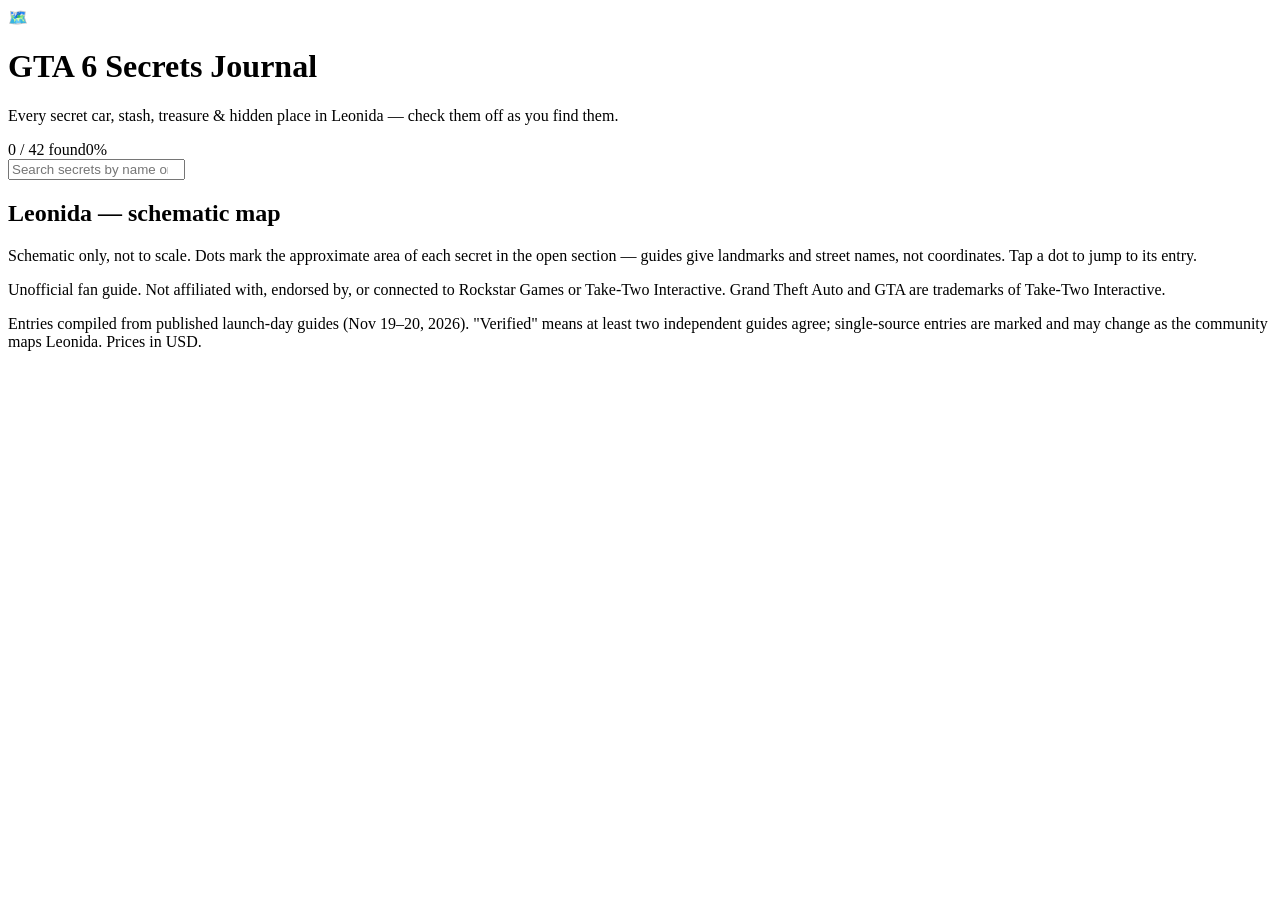
==== gta6-journal/index.html @ 1ebd964d "Add GTA 6 Secrets Journal web app (index.html)" ====
<!DOCTYPE html>
<html lang="en">
<head>
<meta charset="UTF-8">
<meta name="viewport" content="width=device-width, initial-scale=1.0, viewport-fit=cover">
<title>GTA 6 Secrets Journal — Every secret in Leonida</title>
<link rel="stylesheet" href="styles.css">
</head>
<body>
<header class="app-header">
  <div class="brand">
    <span class="logo-mark" aria-hidden="true">🗺️</span>
    <div>
      <h1>GTA 6 Secrets Journal</h1>
      <p class="tagline">Every secret car, stash, treasure &amp; hidden place in Leonida — check them off as you find them.</p>
    </div>
  </div>
  <div class="overall">
    <div class="overall-text"><span id="overallCount">0 / 42 found</span><span id="overallPct">0%</span></div>
    <div class="progress"><div class="progress-fill" id="overallFill" style="width:0%"></div></div>
  </div>
</header>

<nav class="tabs" id="tabs" aria-label="Sections"></nav>

<div class="toolbar">
  <input type="search" id="search" placeholder="Search secrets by name or area…" aria-label="Search secrets">
</div>

<section class="map-card">
  <h2>Leonida — schematic map</h2>
  <p class="map-note">Schematic only, not to scale. Dots mark the approximate area of each secret in the open section — guides give landmarks and street names, not coordinates. Tap a dot to jump to its entry.</p>
  <div class="map-wrap" id="mapWrap"></div>
</section>

<main id="entries" class="entries"></main>

<section class="lock-panel" id="lockPanel" hidden>
  <div class="lock-icon" aria-hidden="true">🔒</div>
  <h2 id="lockTitle">This section is locked</h2>
  <p id="lockText"></p>
  <button class="unlock-btn" id="unlockBtn">Unlock for $2.00</button>
  <p class="lock-fine" id="lockFine"></p>
</section>

<footer>
  <p>Unofficial fan guide. Not affiliated with, endorsed by, or connected to Rockstar Games or Take-Two Interactive. Grand Theft Auto and GTA are trademarks of Take-Two Interactive.</p>
  <p>Entries compiled from published launch-day guides (Nov 19–20, 2026). "Verified" means at least two independent guides agree; single-source entries are marked and may change as the community maps Leonida. Prices in USD.</p>
</footer>

<script src="data.js"></script>
<script src="app.js"></script>
</body>
</html>
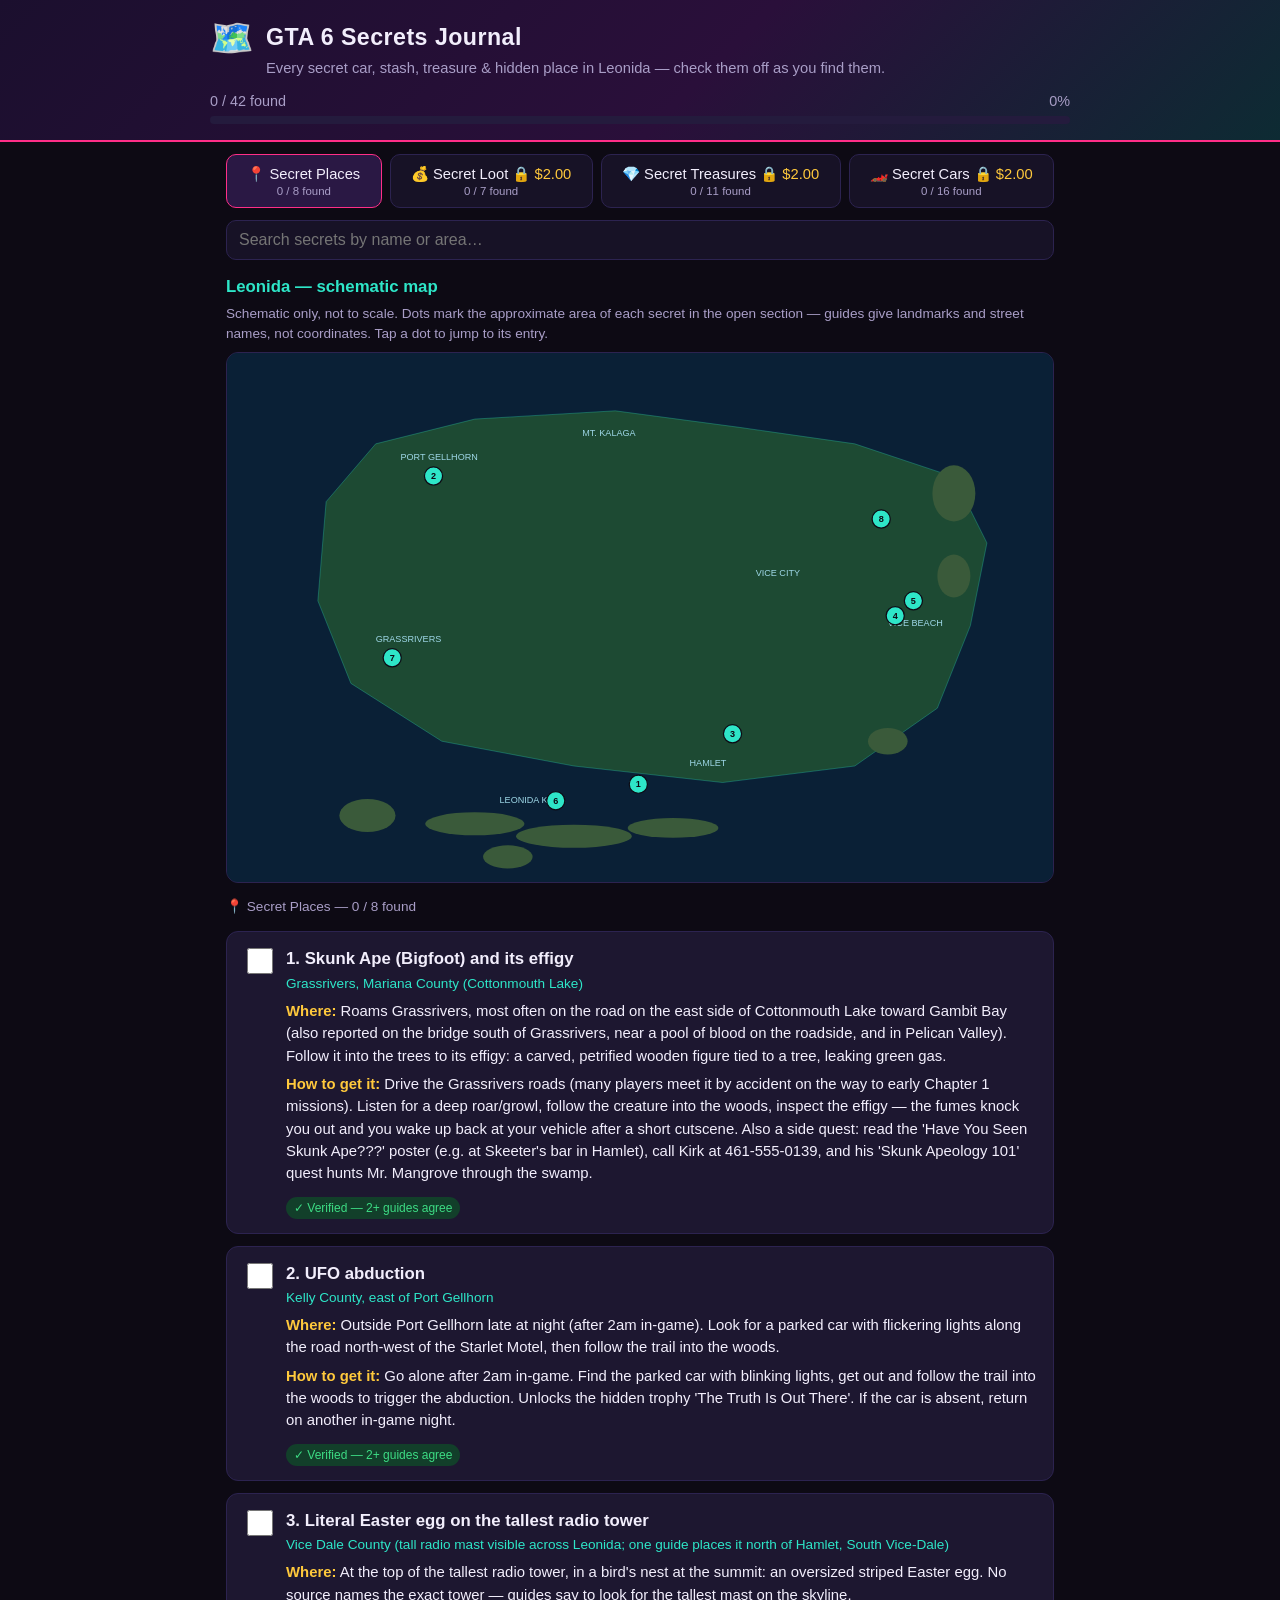
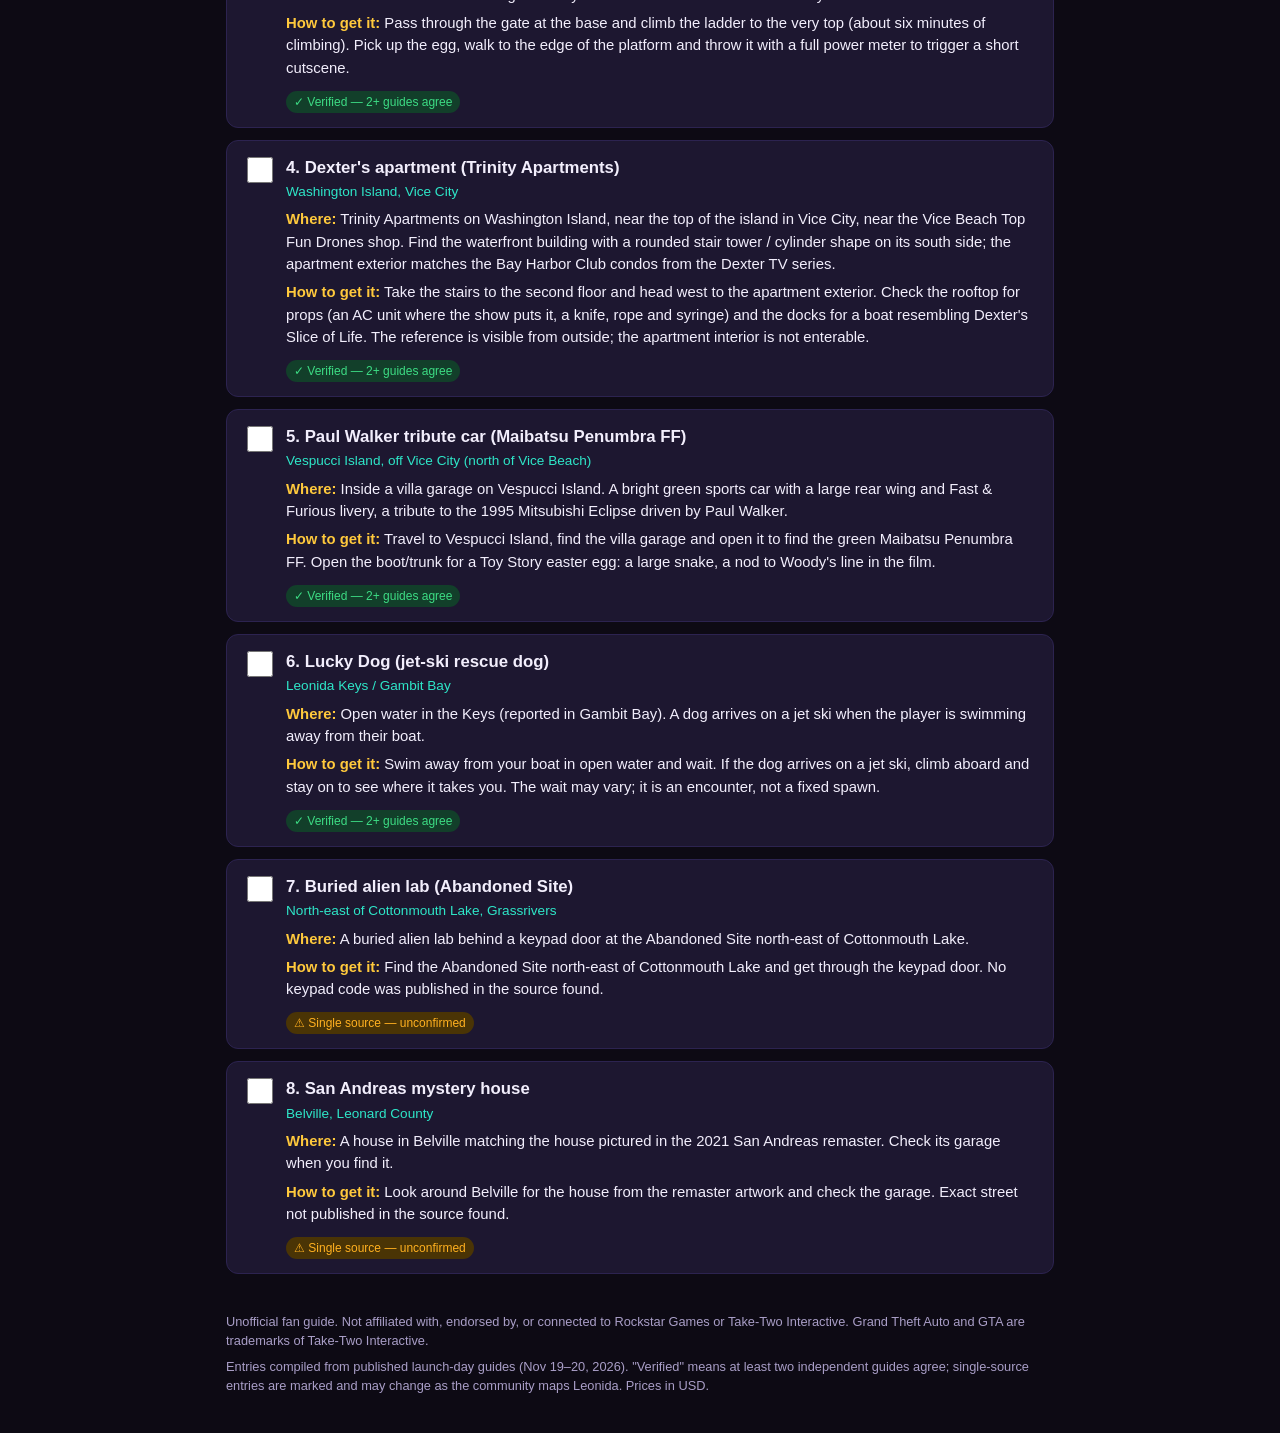
==== commit 4c4f3a2c: "Add GTA 6 Secrets Journal web app (index.html)" ====
--- a/gta6-journal/index.html
+++ b/gta6-journal/index.html
@@ -49,6 +49,7 @@
 </footer>
 
 <script src="data.js"></script>
+<script src="sketches.js"></script>
 <script src="app.js"></script>
 </body>
 </html>
--- a/gta6-journal/styles.css
+++ b/gta6-journal/styles.css
@@ -0,0 +1,58 @@
+:root {
+  --bg: #0d0a14; --bg2: #171226; --card: #1d1730; --line: #2c2350;
+  --pink: #ff2e88; --teal: #2ee6c8; --gold: #ffc93c;
+  --text: #f2eefc; --muted: #a99ec7; --green: #3ddc84; --amber: #ffb020;
+}
+* { box-sizing: border-box; }
+[hidden] { display: none !important; }
+body { margin: 0; font-family: -apple-system, "Segoe UI", Roboto, Arial, sans-serif; background: var(--bg); color: var(--text); line-height: 1.5; }
+.app-header { background: linear-gradient(135deg, #1b0f2e, #2a0f3a 55%, #0d2b33); padding: 20px 16px 16px; border-bottom: 2px solid var(--pink); position: sticky; top: 0; z-index: 5; }
+.brand { display: flex; gap: 12px; align-items: flex-start; max-width: 860px; margin: 0 auto; }
+.logo-mark { font-size: 2.2em; line-height: 1; }
+.brand h1 { margin: 0; font-size: 1.45em; letter-spacing: .02em; }
+.brand h1 span { color: var(--pink); }
+.tagline { margin: 2px 0 0; color: var(--muted); font-size: .92em; }
+.overall { max-width: 860px; margin: 12px auto 0; }
+.overall-text { display: flex; justify-content: space-between; font-size: .9em; color: var(--muted); }
+.progress { height: 8px; background: #241b3d; border-radius: 99px; overflow: hidden; margin-top: 4px; }
+.progress-fill { height: 100%; background: linear-gradient(90deg, var(--pink), var(--teal)); width: 0%; transition: width .3s; }
+.tabs { display: flex; gap: 8px; padding: 12px 16px 0; max-width: 860px; margin: 0 auto; flex-wrap: wrap; }
+.tab { flex: 1 1 auto; min-width: 120px; background: var(--bg2); color: var(--text); border: 1px solid var(--line); border-radius: 10px; padding: 10px 8px; font-size: .92em; cursor: pointer; text-align: center; }
+.tab small { display: block; color: var(--muted); font-size: .78em; margin-top: 2px; }
+.tab.active { border-color: var(--pink); background: #2a1844; }
+.tab .lock { color: var(--gold); }
+.toolbar { max-width: 860px; margin: 12px auto 0; padding: 0 16px; }
+.toolbar input { width: 100%; padding: 10px 12px; border-radius: 10px; border: 1px solid var(--line); background: var(--bg2); color: var(--text); font-size: 1em; }
+.map-card { max-width: 860px; margin: 14px auto 0; padding: 0 16px; }
+.map-card h2 { margin: 0 0 4px; font-size: 1.05em; color: var(--teal); }
+.map-note { margin: 0 0 8px; color: var(--muted); font-size: .85em; }
+.map-wrap { background: #0a2036; border: 1px solid var(--line); border-radius: 12px; overflow: hidden; }
+.map-wrap svg { display: block; width: 100%; height: auto; }
+.map-dot { cursor: pointer; }
+.map-dot.found { opacity: .45; }
+.map-dot circle { stroke: #0d0a14; stroke-width: 1.5; }
+.map-label { font-size: 11px; fill: #9fd8e8; font-family: inherit; }
+.entries { max-width: 860px; margin: 0 auto; padding: 14px 16px 24px; display: grid; gap: 12px; }
+.entry { background: var(--card); border: 1px solid var(--line); border-radius: 12px; padding: 14px 16px; }
+.entry.found { border-color: var(--green); }
+.entry-top { display: flex; gap: 10px; align-items: flex-start; }
+.entry-check { flex: 0 0 auto; width: 26px; height: 26px; margin-top: 2px; accent-color: var(--green); cursor: pointer; }
+.entry h3 { margin: 0; font-size: 1.05em; }
+.entry .area { color: var(--teal); font-size: .85em; margin: 2px 0 6px; }
+.entry p { margin: 6px 0; font-size: .93em; }
+.entry p b { color: var(--gold); font-weight: 600; }
+.badge { display: inline-block; font-size: .75em; padding: 2px 8px; border-radius: 99px; margin-top: 6px; }
+.badge.verified { background: #123f2a; color: var(--green); }
+.badge.single { background: #4a3405; color: var(--amber); }
+.section-progress { font-size: .85em; color: var(--muted); margin: 0 0 2px; }
+.empty { color: var(--muted); text-align: center; padding: 24px 0; }
+.lock-panel { max-width: 560px; margin: 24px auto; padding: 28px 22px; text-align: center; background: var(--card); border: 1px solid var(--gold); border-radius: 14px; }
+.lock-icon { font-size: 2.4em; }
+.lock-panel h2 { margin: 8px 0 4px; }
+.lock-panel p { color: var(--muted); }
+.unlock-btn { background: var(--pink); color: #fff; border: 0; border-radius: 99px; padding: 12px 28px; font-size: 1.05em; font-weight: 700; cursor: pointer; margin-top: 8px; }
+.lock-fine { font-size: .8em; margin-top: 12px; }
+footer { max-width: 860px; margin: 0 auto; padding: 8px 16px 32px; color: var(--muted); font-size: .8em; }
+footer p { margin: 6px 0; }
+.toast { position: fixed; left: 50%; bottom: 24px; transform: translateX(-50%); background: #2a1844; border: 1px solid var(--pink); color: var(--text); padding: 10px 16px; border-radius: 99px; font-size: .92em; z-index: 9; max-width: 92vw; text-align: center; }
+@media (max-width: 560px) { .brand h1 { font-size: 1.25em; } .tab { min-width: 44%; } }
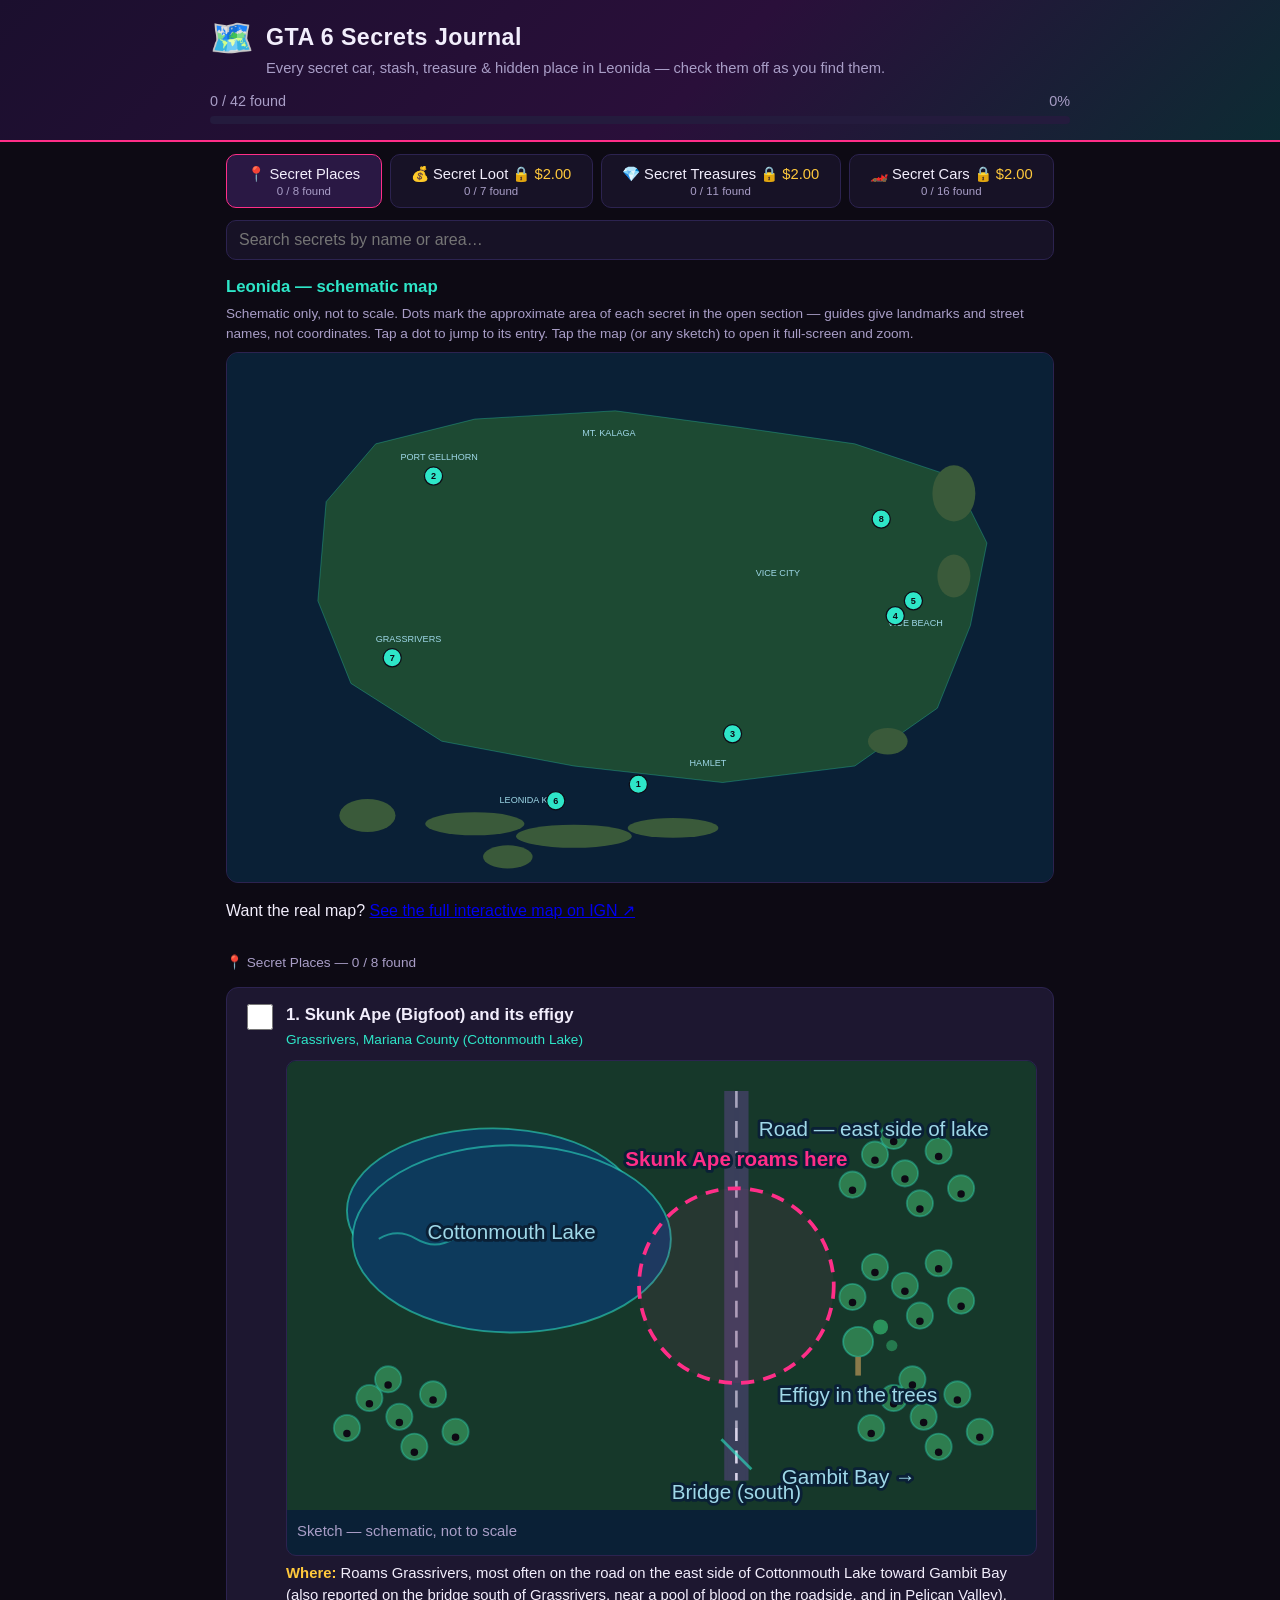
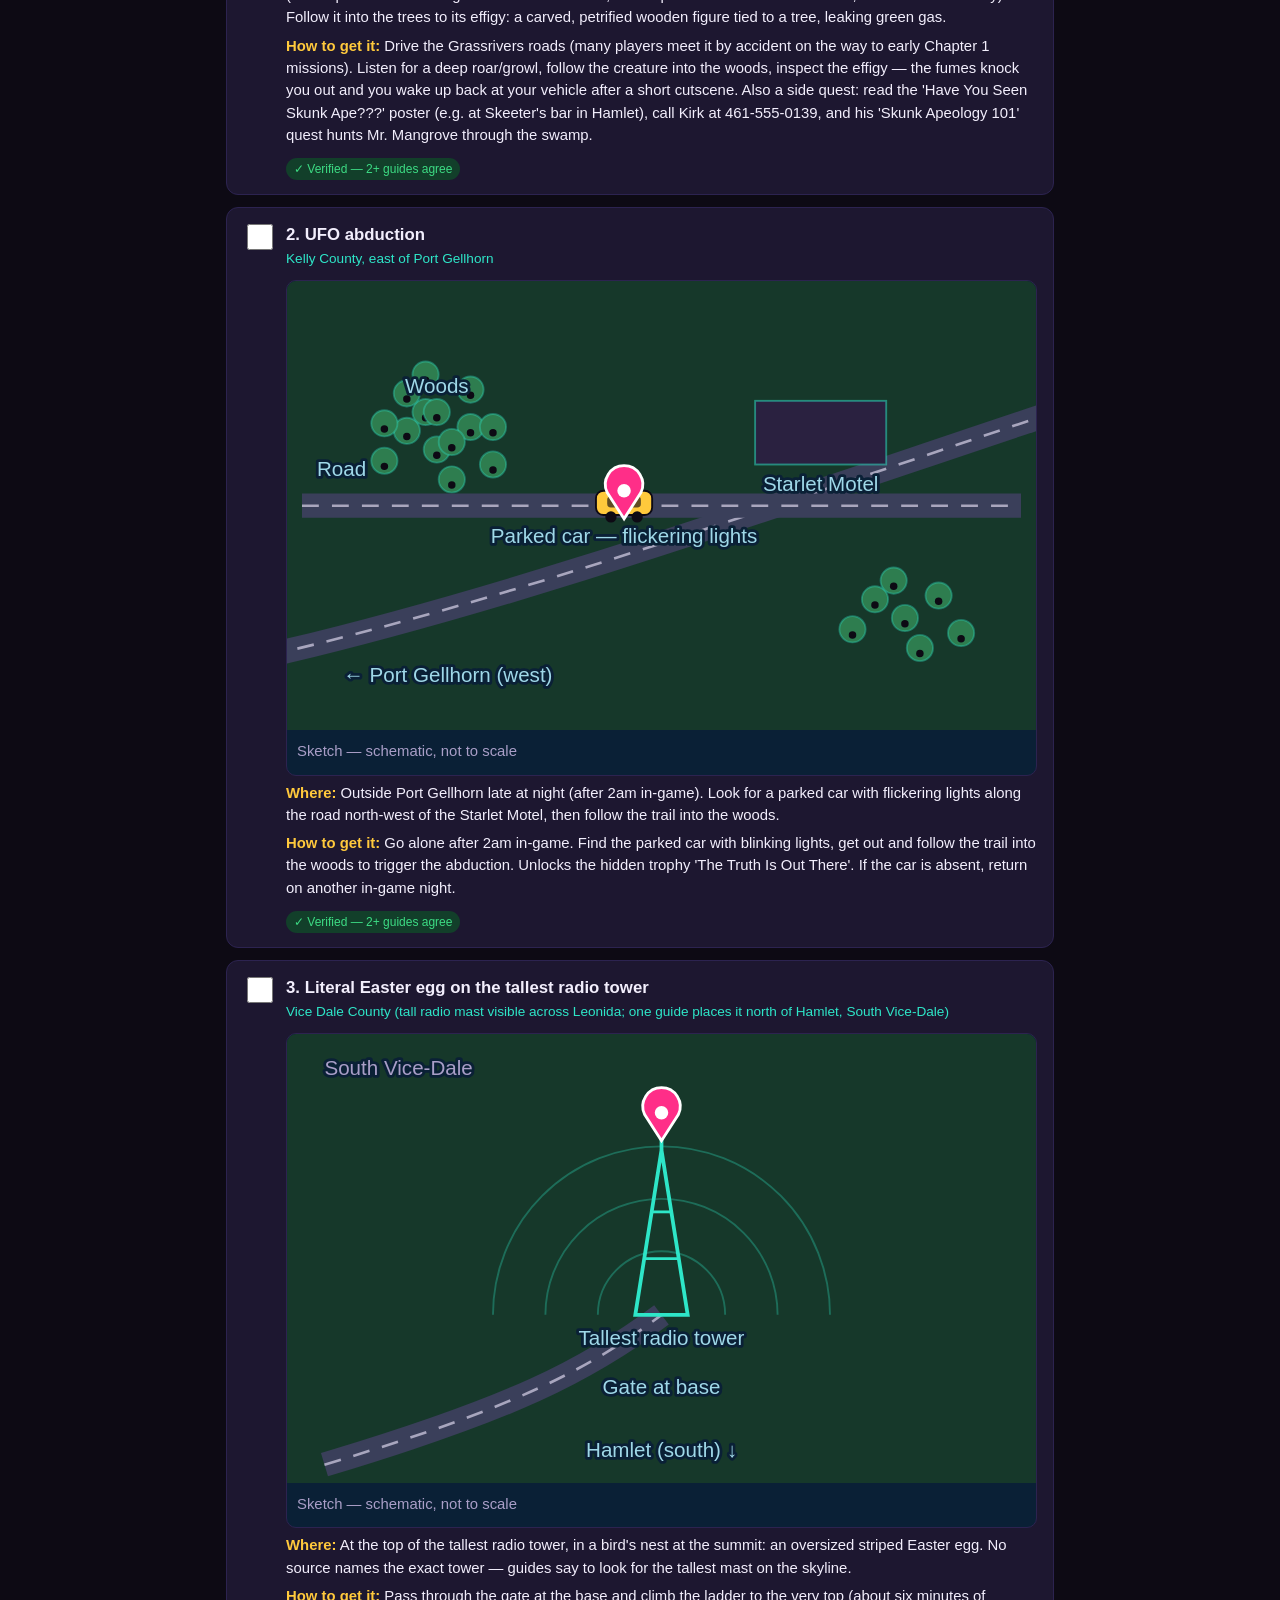
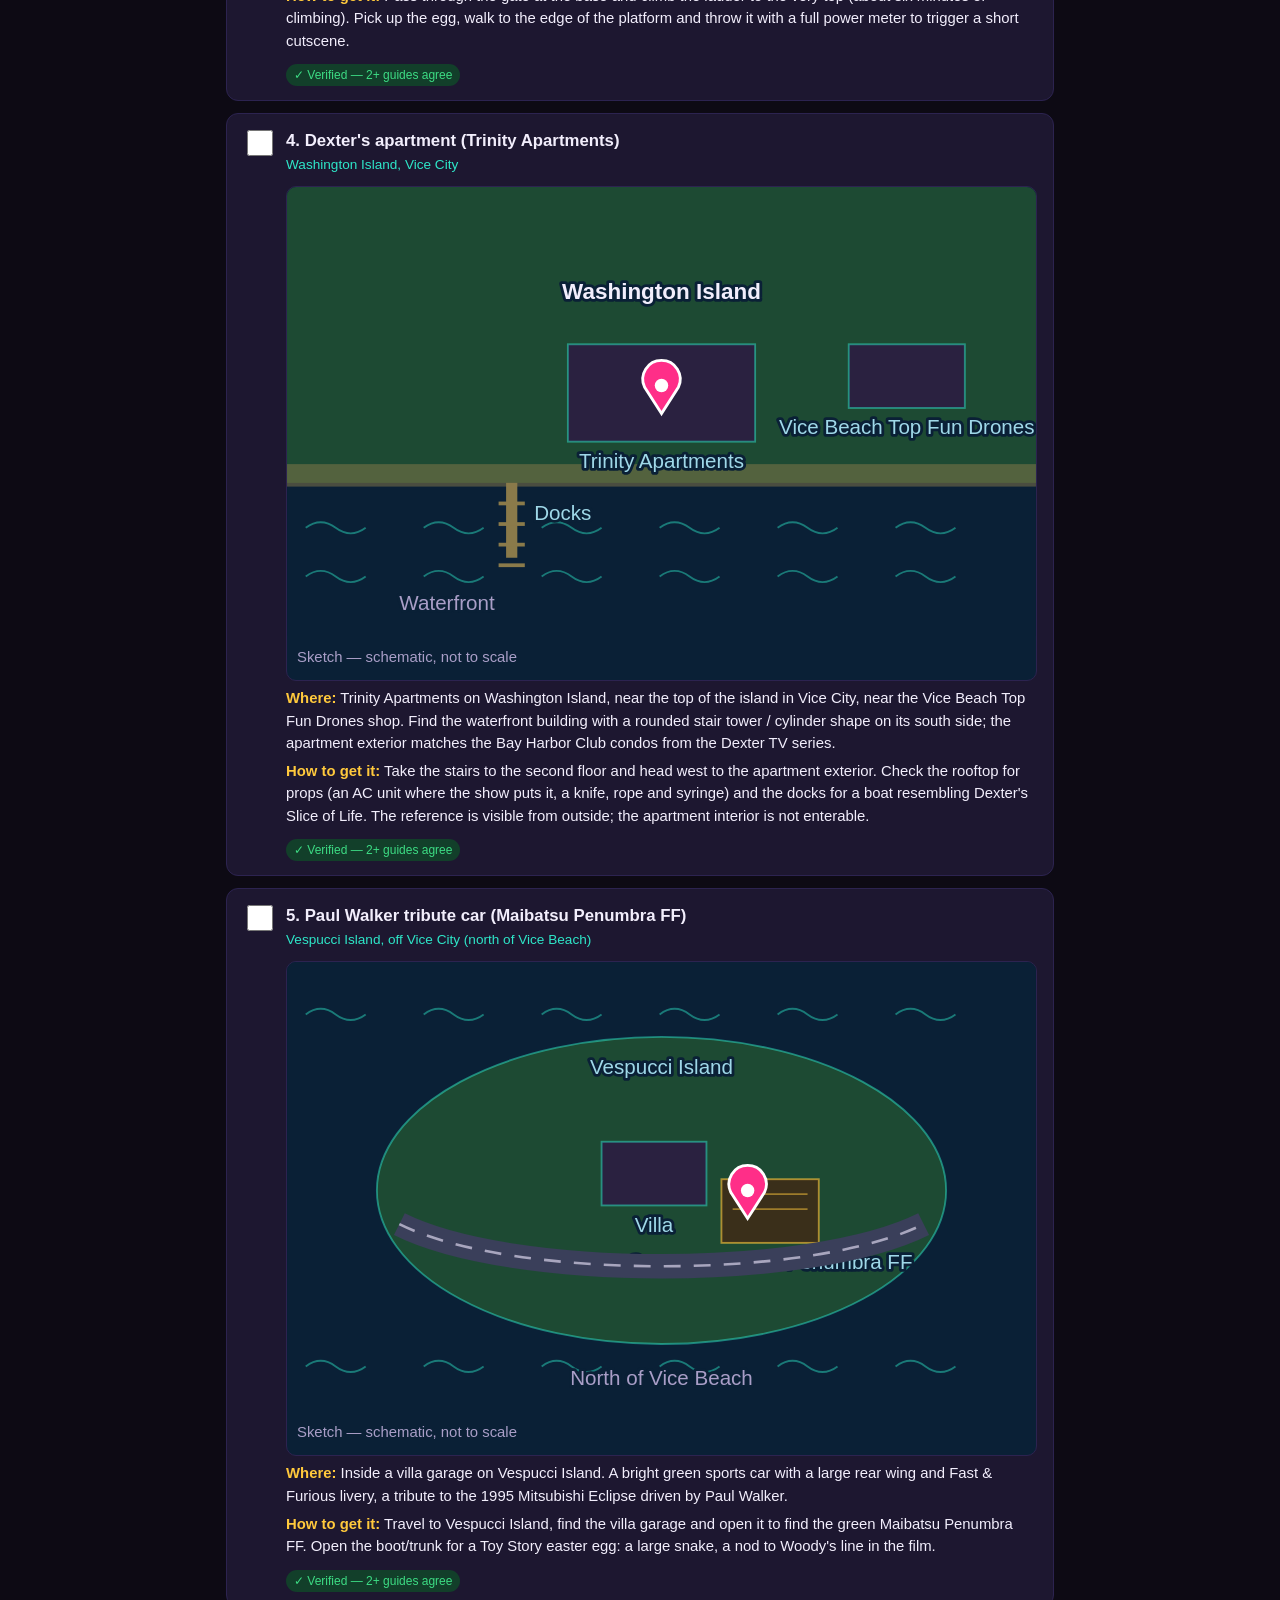
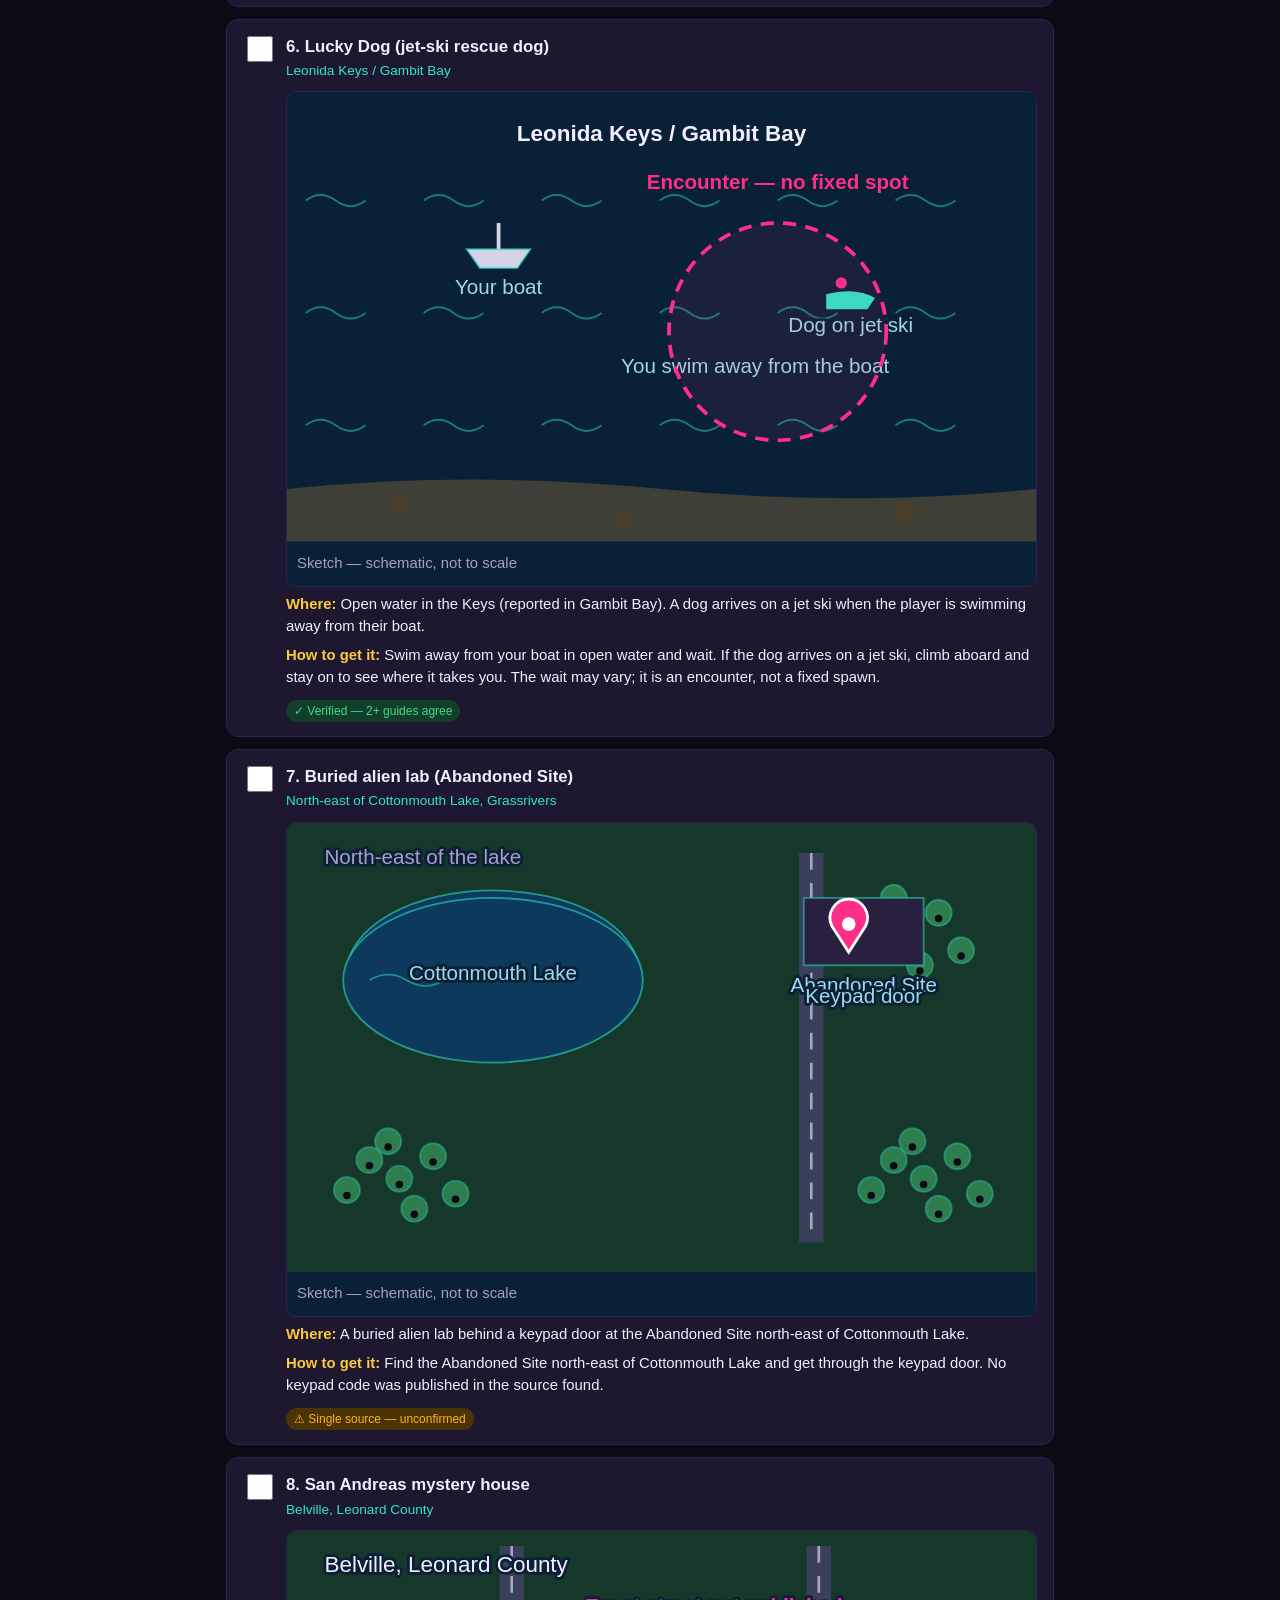
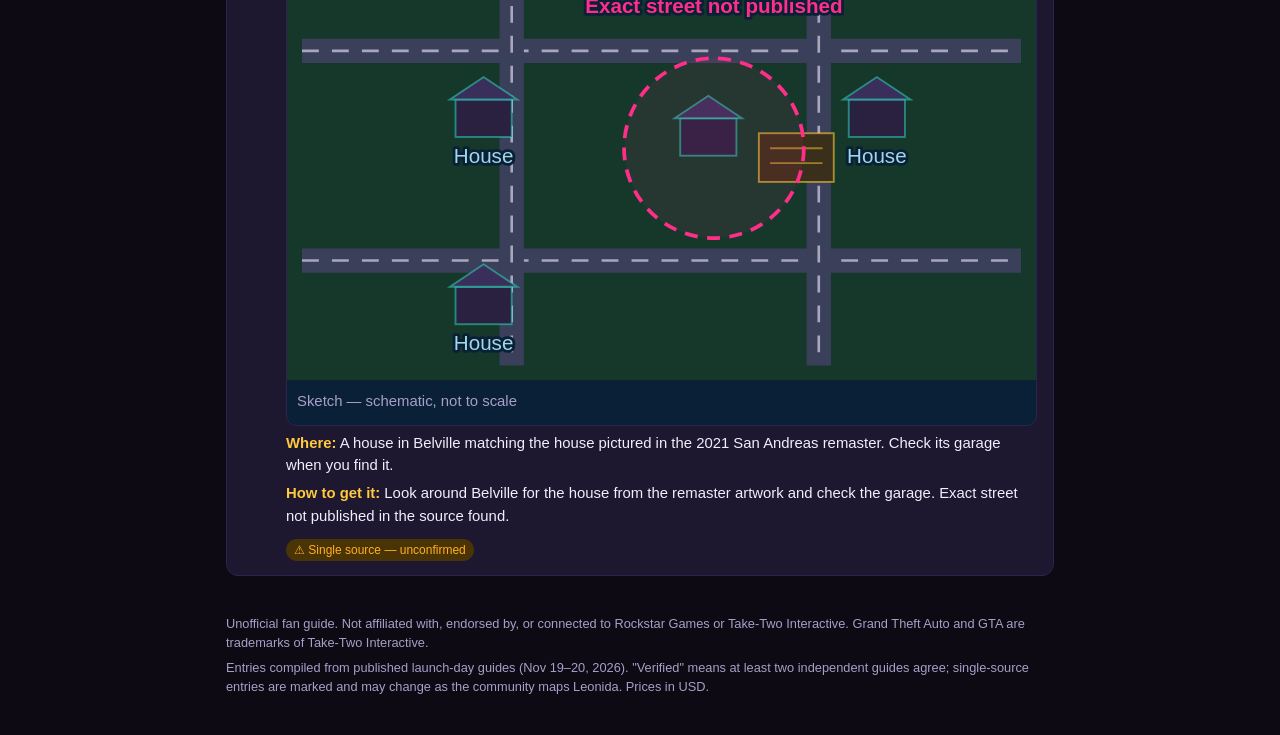
==== commit a0ac81cd: "Add GTA 6 Secrets Journal web app (index.html)" ====
--- a/gta6-journal/index.html
+++ b/gta6-journal/index.html
@@ -29,8 +29,9 @@
 
 <section class="map-card">
   <h2>Leonida — schematic map</h2>
-  <p class="map-note">Schematic only, not to scale. Dots mark the approximate area of each secret in the open section — guides give landmarks and street names, not coordinates. Tap a dot to jump to its entry.</p>
+  <p class="map-note">Schematic only, not to scale. Dots mark the approximate area of each secret in the open section — guides give landmarks and street names, not coordinates. Tap a dot to jump to its entry. Tap the map (or any sketch) to open it full-screen and zoom.</p>
   <div class="map-wrap" id="mapWrap"></div>
+  <p class="ign-link">Want the real map? <a href="https://www.ign.com/maps/gta-6/leonida" target="_blank" rel="noopener">See the full interactive map on IGN ↗</a></p>
 </section>
 
 <main id="entries" class="entries"></main>
@@ -48,6 +49,17 @@
   <p>Entries compiled from published launch-day guides (Nov 19–20, 2026). "Verified" means at least two independent guides agree; single-source entries are marked and may change as the community maps Leonida. Prices in USD.</p>
 </footer>
 
+<div class="zoom-overlay" id="zoomOverlay" hidden role="dialog" aria-modal="true" aria-label="Zoomed map">
+  <div class="zoom-bar">
+    <button id="zoomOut" type="button" aria-label="Zoom out">−</button>
+    <button id="zoomReset" type="button">Reset</button>
+    <button id="zoomIn" type="button" aria-label="Zoom in">+</button>
+    <button id="zoomClose" type="button">✕ Close</button>
+  </div>
+  <div class="zoom-stage" id="zoomStage"></div>
+  <p class="zoom-hint">Pinch or scroll to zoom · drag to pan · tap the empty area to close</p>
+</div>
+
 <script src="data.js"></script>
 <script src="sketches.js"></script>
 <script src="app.js"></script>
--- a/gta6-journal/styles.css
+++ b/gta6-journal/styles.css
@@ -56,3 +56,7 @@
 footer p { margin: 6px 0; }
 .toast { position: fixed; left: 50%; bottom: 24px; transform: translateX(-50%); background: #2a1844; border: 1px solid var(--pink); color: var(--text); padding: 10px 16px; border-radius: 99px; font-size: .92em; z-index: 9; max-width: 92vw; text-align: center; }
 @media (max-width: 560px) { .brand h1 { font-size: 1.25em; } .tab { min-width: 44%; } }
+
+.sketch { margin: 10px 0 2px; border: 1px solid var(--line); border-radius: 10px; overflow: hidden; background: #0a2036; }
+.sketch svg { display: block; width: 100%; height: auto; }
+.sketch-cap { margin: 0; padding: 4px 10px 6px; font-size: .72em; color: var(--muted); }
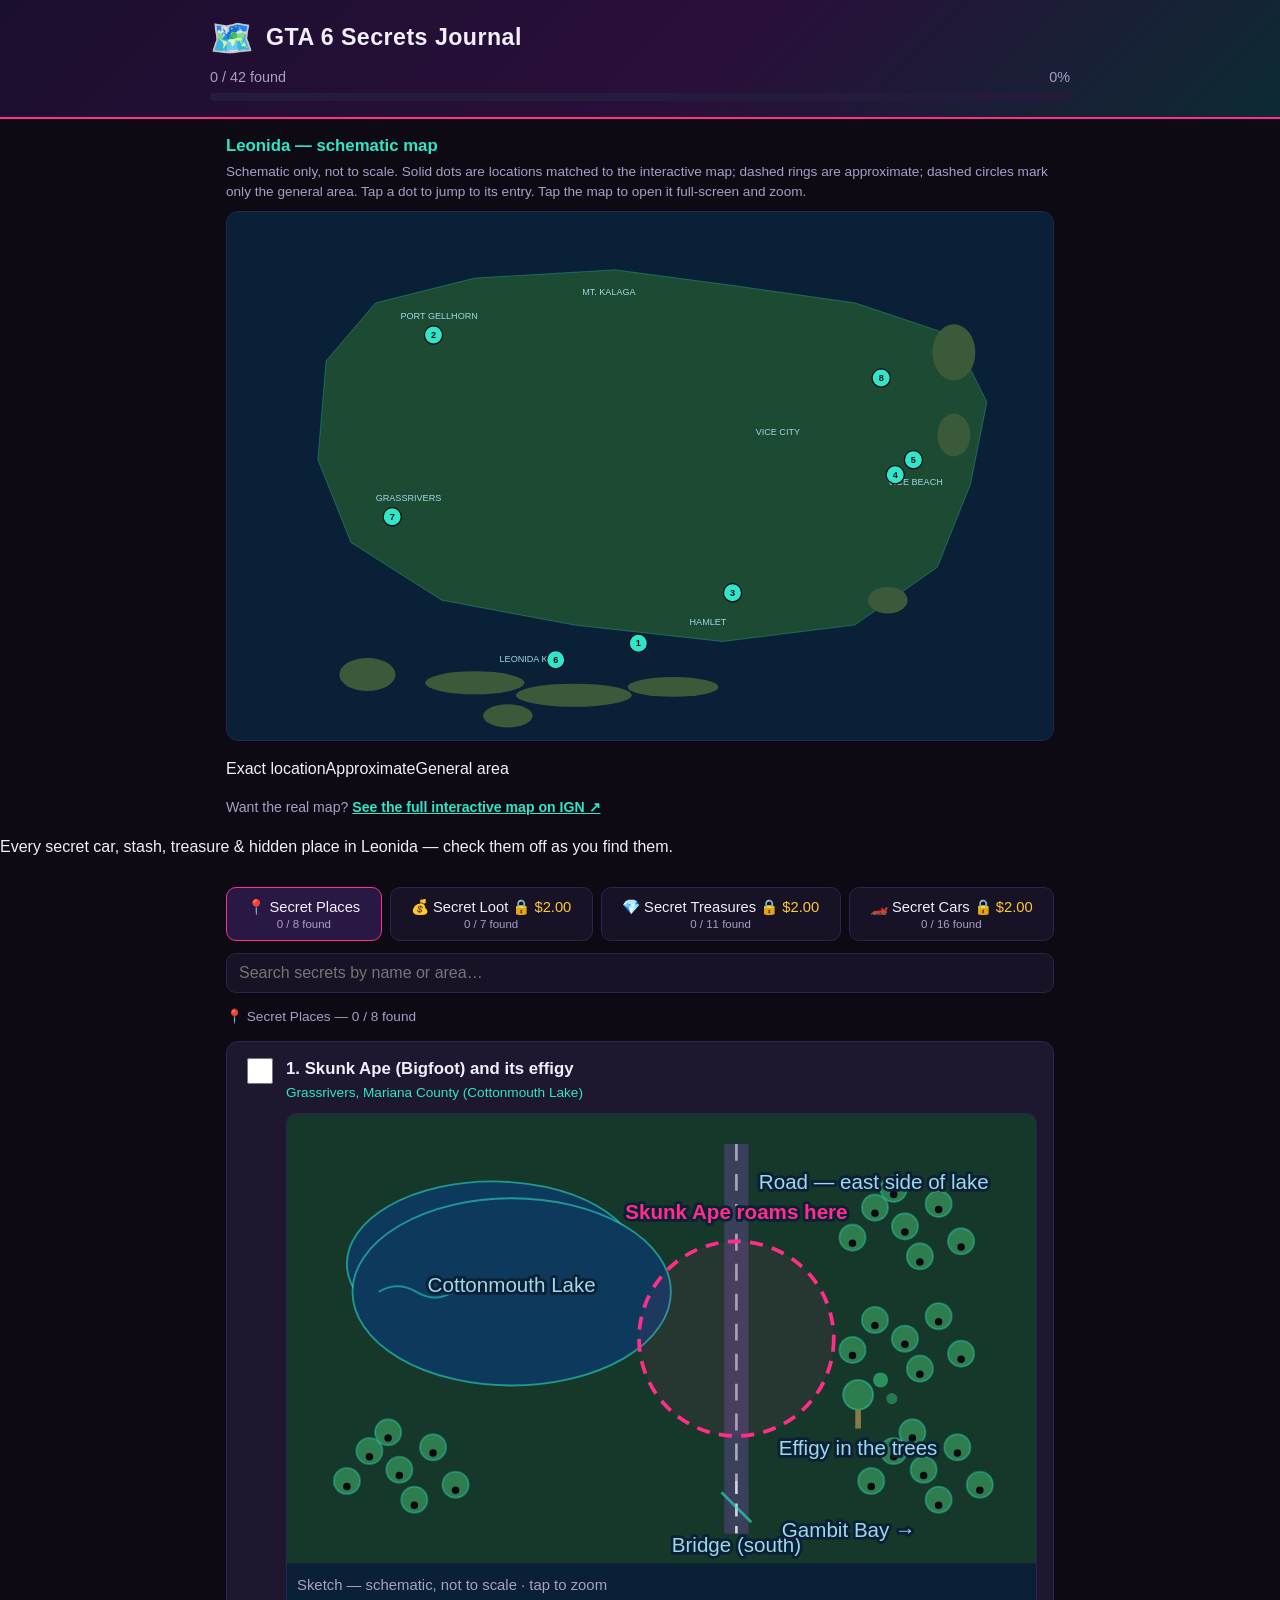
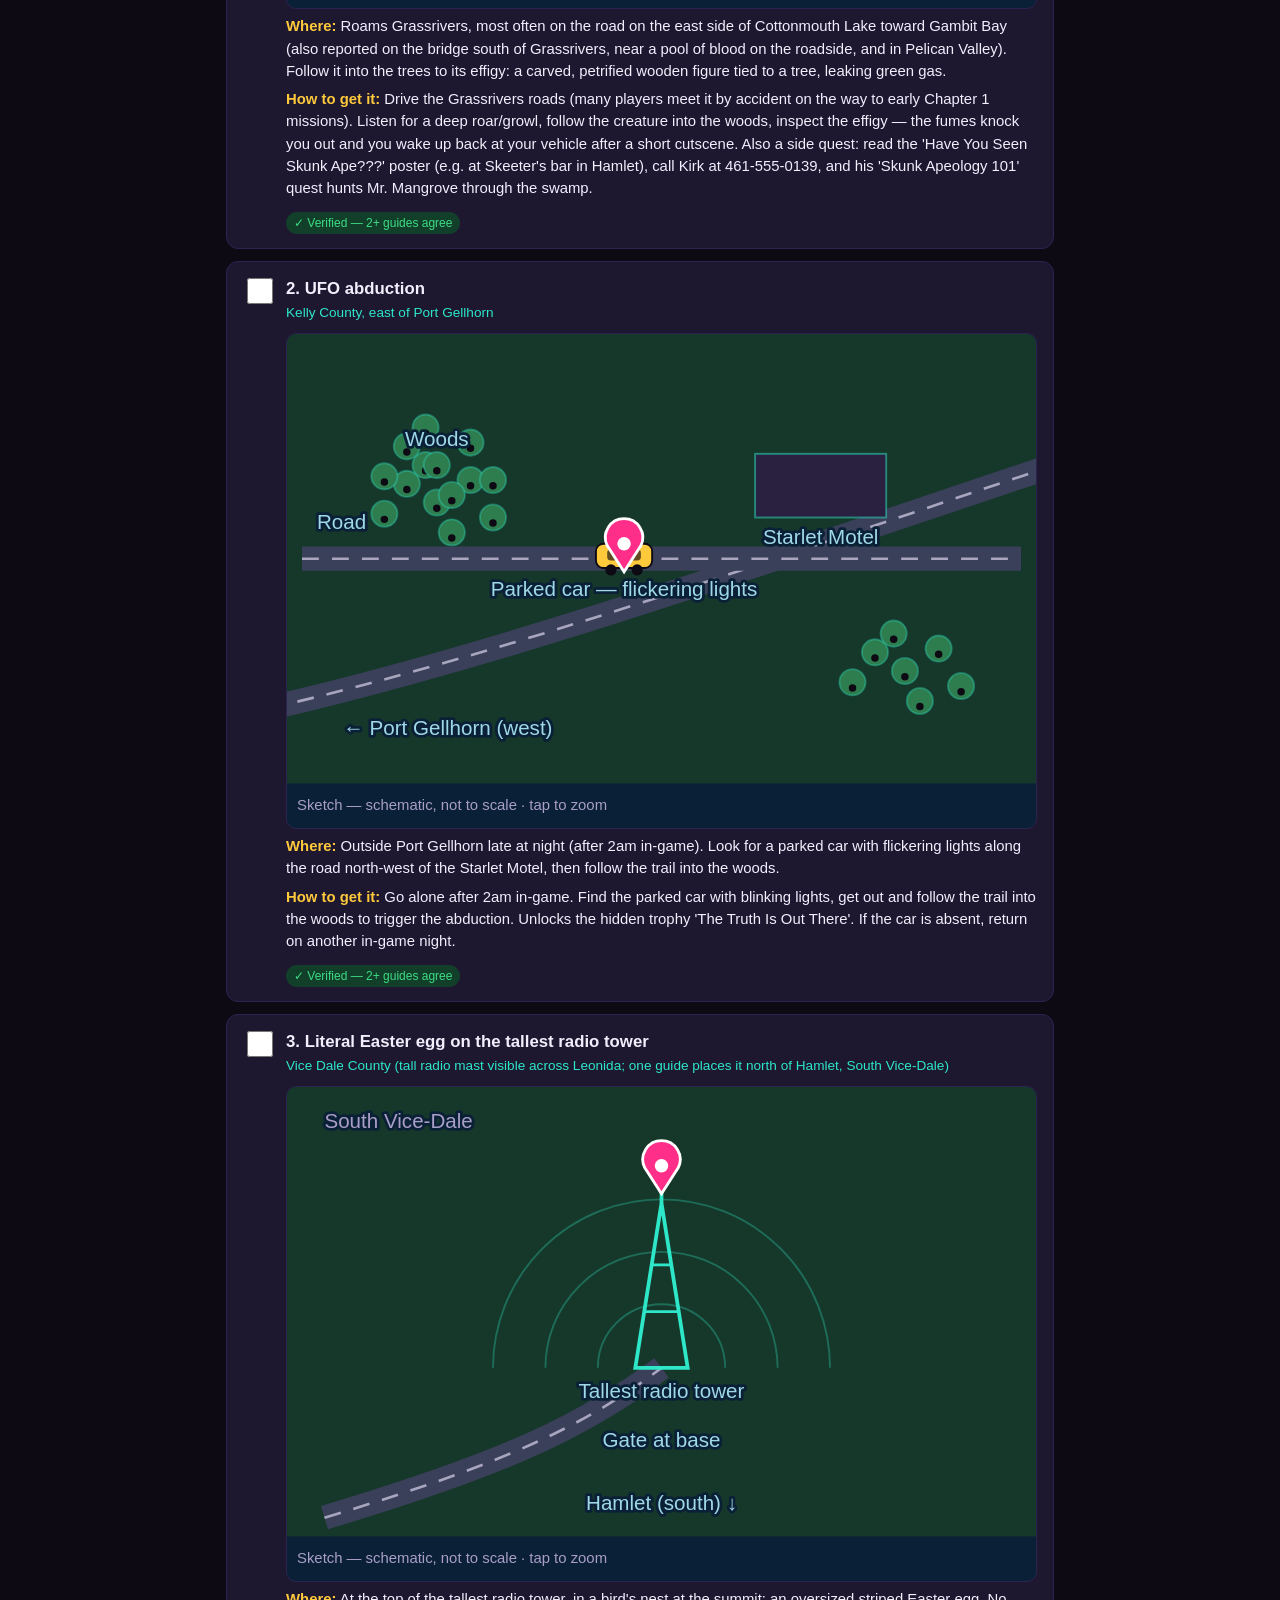
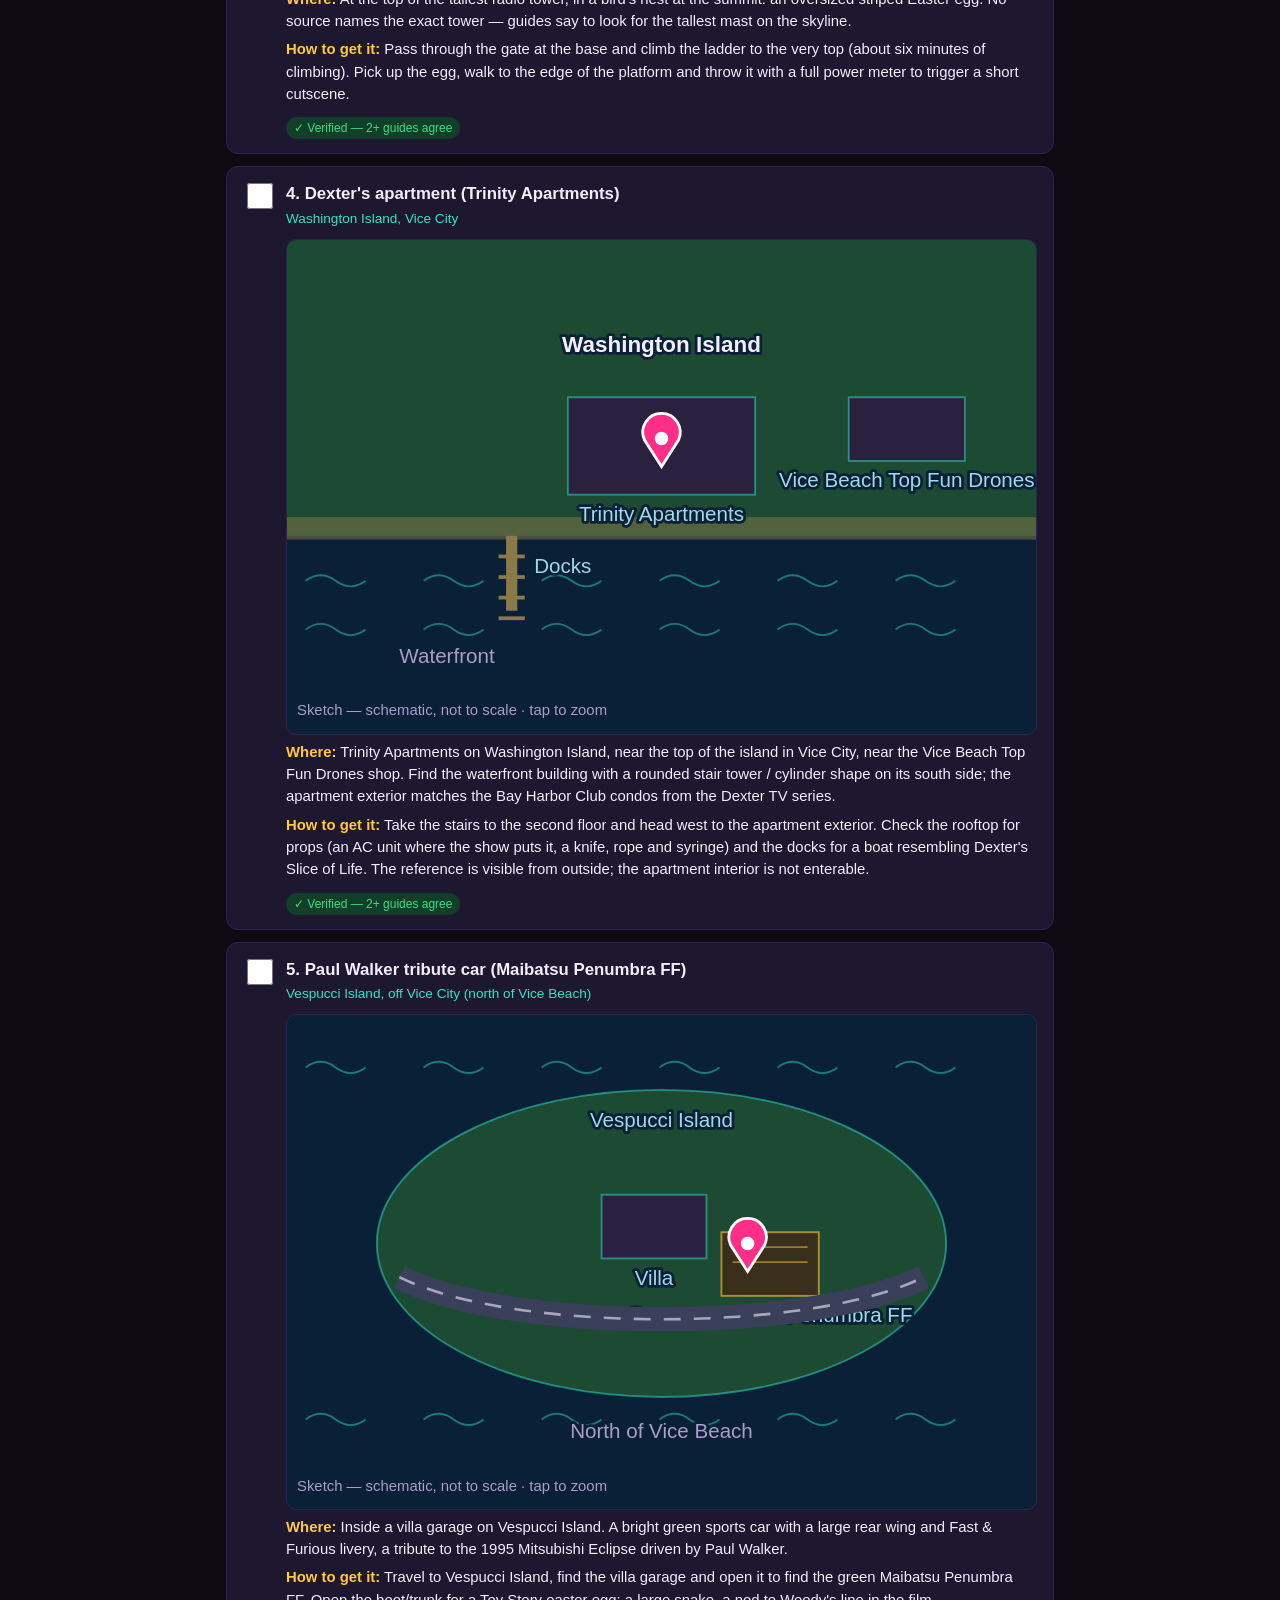
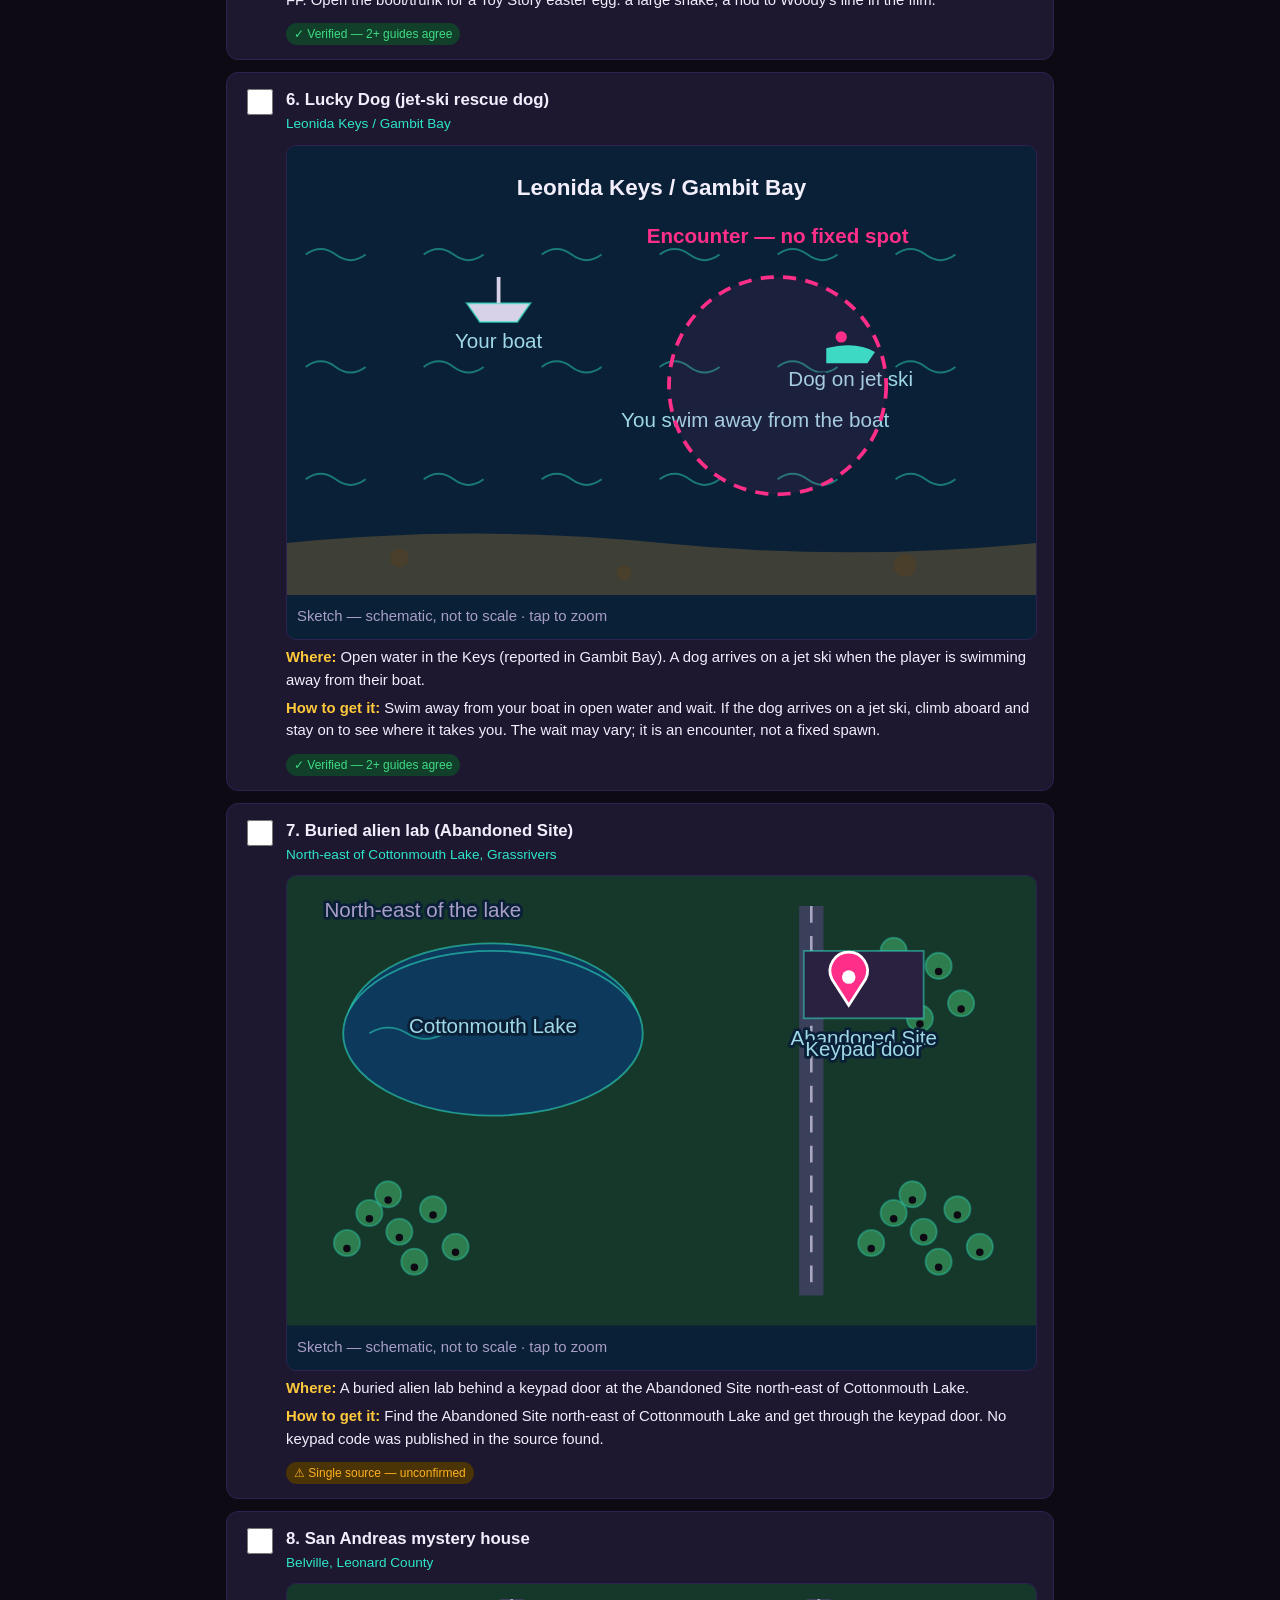
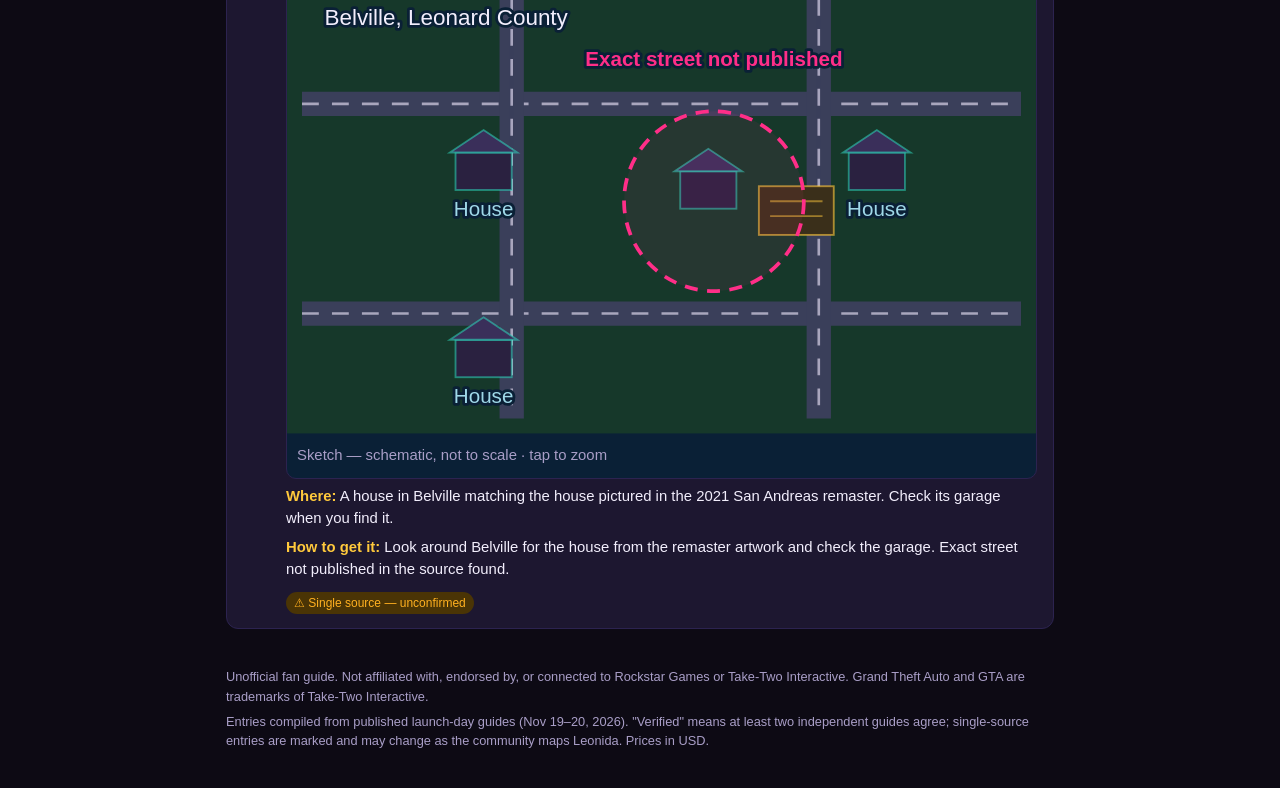
==== commit 8ef1d221: "Add GTA 6 Secrets Journal web app (index.html)" ====
--- a/gta6-journal/index.html
+++ b/gta6-journal/index.html
@@ -12,7 +12,6 @@
     <span class="logo-mark" aria-hidden="true">🗺️</span>
     <div>
       <h1>GTA 6 Secrets Journal</h1>
-      <p class="tagline">Every secret car, stash, treasure &amp; hidden place in Leonida — check them off as you find them.</p>
     </div>
   </div>
   <div class="overall">
@@ -21,18 +20,21 @@
   </div>
 </header>
 
+<section class="map-card">
+  <h2>Leonida — schematic map</h2>
+  <p class="map-note">Schematic only, not to scale. Solid dots are locations matched to the interactive map; dashed rings are approximate; dashed circles mark only the general area. Tap a dot to jump to its entry. Tap the map to open it full-screen and zoom.</p>
+  <div class="map-wrap" id="mapWrap"></div>
+  <p class="map-legend"><span><i class="lg exact"></i>Exact location</span><span><i class="lg approx"></i>Approximate</span><span><i class="lg area"></i>General area</span></p>
+  <p class="ign-link">Want the real map? <a href="https://www.ign.com/maps/gta-6/leonida" target="_blank" rel="noopener">See the full interactive map on IGN ↗</a></p>
+</section>
+
+<p class="map-intro">Every secret car, stash, treasure &amp; hidden place in Leonida — check them off as you find them.</p>
+
 <nav class="tabs" id="tabs" aria-label="Sections"></nav>
 
 <div class="toolbar">
   <input type="search" id="search" placeholder="Search secrets by name or area…" aria-label="Search secrets">
 </div>
-
-<section class="map-card">
-  <h2>Leonida — schematic map</h2>
-  <p class="map-note">Schematic only, not to scale. Dots mark the approximate area of each secret in the open section — guides give landmarks and street names, not coordinates. Tap a dot to jump to its entry. Tap the map (or any sketch) to open it full-screen and zoom.</p>
-  <div class="map-wrap" id="mapWrap"></div>
-  <p class="ign-link">Want the real map? <a href="https://www.ign.com/maps/gta-6/leonida" target="_blank" rel="noopener">See the full interactive map on IGN ↗</a></p>
-</section>
 
 <main id="entries" class="entries"></main>
 
--- a/gta6-journal/styles.css
+++ b/gta6-journal/styles.css
@@ -26,8 +26,10 @@
 .map-card { max-width: 860px; margin: 14px auto 0; padding: 0 16px; }
 .map-card h2 { margin: 0 0 4px; font-size: 1.05em; color: var(--teal); }
 .map-note { margin: 0 0 8px; color: var(--muted); font-size: .85em; }
-.map-wrap { background: #0a2036; border: 1px solid var(--line); border-radius: 12px; overflow: hidden; }
+.map-wrap { background: #0a2036; border: 1px solid var(--line); border-radius: 12px; overflow: hidden; cursor: zoom-in; }
 .map-wrap svg { display: block; width: 100%; height: auto; }
+.ign-link { margin: 8px 0 0; font-size: .88em; color: var(--muted); }
+.ign-link a { color: var(--teal); font-weight: 600; }
 .map-dot { cursor: pointer; }
 .map-dot.found { opacity: .45; }
 .map-dot circle { stroke: #0d0a14; stroke-width: 1.5; }
@@ -57,6 +59,16 @@
 .toast { position: fixed; left: 50%; bottom: 24px; transform: translateX(-50%); background: #2a1844; border: 1px solid var(--pink); color: var(--text); padding: 10px 16px; border-radius: 99px; font-size: .92em; z-index: 9; max-width: 92vw; text-align: center; }
 @media (max-width: 560px) { .brand h1 { font-size: 1.25em; } .tab { min-width: 44%; } }
 
-.sketch { margin: 10px 0 2px; border: 1px solid var(--line); border-radius: 10px; overflow: hidden; background: #0a2036; }
+.sketch { margin: 10px 0 2px; border: 1px solid var(--line); border-radius: 10px; overflow: hidden; background: #0a2036; cursor: zoom-in; }
 .sketch svg { display: block; width: 100%; height: auto; }
 .sketch-cap { margin: 0; padding: 4px 10px 6px; font-size: .72em; color: var(--muted); }
+
+.zoom-overlay { position: fixed; inset: 0; background: rgba(5, 3, 10, .97); z-index: 20; display: flex; flex-direction: column; }
+.zoom-bar { display: flex; gap: 8px; align-items: center; padding: 12px 14px; }
+.zoom-bar button { background: var(--bg2); color: var(--text); border: 1px solid var(--line); border-radius: 99px; padding: 8px 16px; font-size: 1em; cursor: pointer; }
+.zoom-bar #zoomClose { margin-left: auto; background: var(--pink); border-color: var(--pink); color: #fff; font-weight: 700; }
+.zoom-stage { flex: 1; overflow: hidden; display: flex; align-items: center; justify-content: center; touch-action: none; position: relative; }
+.zoom-content { width: min(1000px, 96vw); flex: 0 0 auto; will-change: transform; }
+.zoom-content.sketch { width: min(560px, 96vw); }
+.zoom-content svg { display: block; width: 100%; height: auto; }
+.zoom-hint { text-align: center; color: var(--muted); font-size: .8em; margin: 0; padding: 10px 14px 16px; }
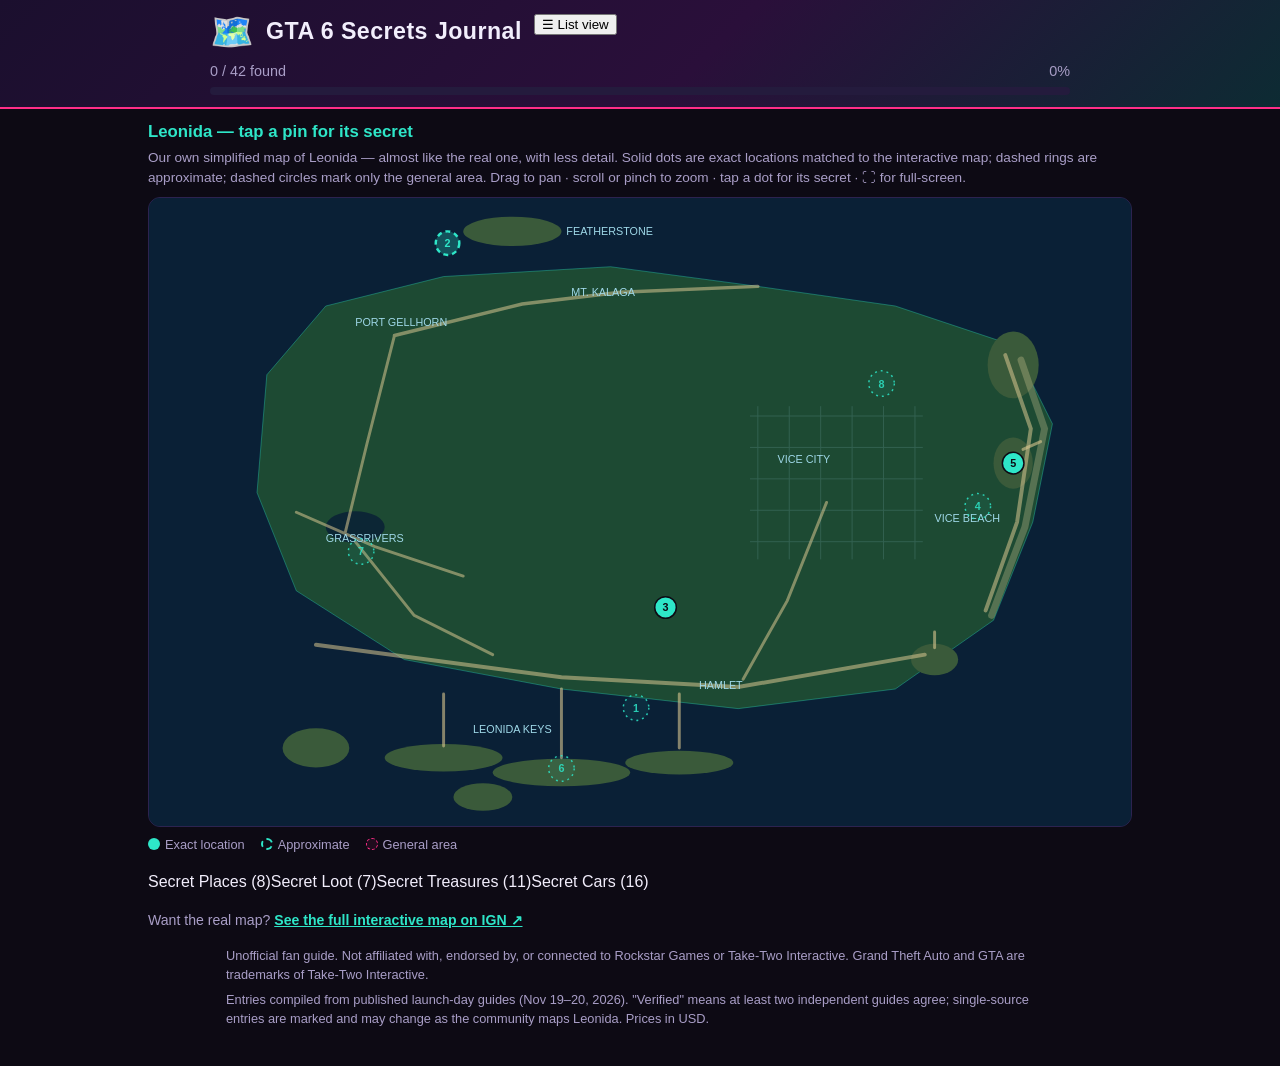
==== commit 54eab86c: "Add GTA 6 Secrets Journal web app (index.html)" ====
--- a/gta6-journal/index.html
+++ b/gta6-journal/index.html
@@ -13,6 +13,7 @@
     <div>
       <h1>GTA 6 Secrets Journal</h1>
     </div>
+    <button id="viewToggle" class="view-toggle" type="button">☰ List view</button>
   </div>
   <div class="overall">
     <div class="overall-text"><span id="overallCount">0 / 42 found</span><span id="overallPct">0%</span></div>
@@ -20,14 +21,24 @@
   </div>
 </header>
 
-<section class="map-card">
-  <h2>Leonida — schematic map</h2>
-  <p class="map-note">Schematic only, not to scale. Solid dots are locations matched to the interactive map; dashed rings are approximate; dashed circles mark only the general area. Tap a dot to jump to its entry. Tap the map to open it full-screen and zoom.</p>
-  <div class="map-wrap" id="mapWrap"></div>
+<section class="map-card" id="mapCard">
+  <h2>Leonida — tap a pin for its secret</h2>
+  <p class="map-note">Our own simplified map of Leonida — almost like the real one, with less detail. Solid dots are exact locations matched to the interactive map; dashed rings are approximate; dashed circles mark only the general area. Drag to pan · scroll or pinch to zoom · tap a dot for its secret · ⛶ for full-screen.</p>
+  <div class="map-wrap" id="mapWrap">
+    <div class="map-viewport" id="mapViewport"></div>
+    <div class="map-controls">
+      <button id="mapZoomIn" type="button" aria-label="Zoom in">+</button>
+      <button id="mapZoomOut" type="button" aria-label="Zoom out">−</button>
+      <button id="mapZoomReset" type="button">Reset</button>
+      <button id="mapZoomFull" type="button" aria-label="Full screen">⛶</button>
+    </div>
+  </div>
   <p class="map-legend"><span><i class="lg exact"></i>Exact location</span><span><i class="lg approx"></i>Approximate</span><span><i class="lg area"></i>General area</span></p>
+  <p class="section-key"><span><i class="sk" style="background:#2ee6c8"></i>Secret Places (8)</span><span><i class="sk" style="background:#ffc93c"></i>Secret Loot (7)</span><span><i class="sk" style="background:#ff2e88"></i>Secret Treasures (11)</span><span><i class="sk" style="background:#b78cff"></i>Secret Cars (16)</span></p>
   <p class="ign-link">Want the real map? <a href="https://www.ign.com/maps/gta-6/leonida" target="_blank" rel="noopener">See the full interactive map on IGN ↗</a></p>
 </section>
 
+<div id="listView" hidden>
 <p class="map-intro">Every secret car, stash, treasure &amp; hidden place in Leonida — check them off as you find them.</p>
 
 <nav class="tabs" id="tabs" aria-label="Sections"></nav>
@@ -45,11 +56,19 @@
   <button class="unlock-btn" id="unlockBtn">Unlock for $2.00</button>
   <p class="lock-fine" id="lockFine"></p>
 </section>
+</div>
 
 <footer>
   <p>Unofficial fan guide. Not affiliated with, endorsed by, or connected to Rockstar Games or Take-Two Interactive. Grand Theft Auto and GTA are trademarks of Take-Two Interactive.</p>
   <p>Entries compiled from published launch-day guides (Nov 19–20, 2026). "Verified" means at least two independent guides agree; single-source entries are marked and may change as the community maps Leonida. Prices in USD.</p>
 </footer>
+
+<div class="sheet-backdrop" id="sheetBackdrop" hidden></div>
+<section class="detail-sheet" id="detailSheet" hidden role="dialog" aria-modal="true" aria-label="Secret details">
+  <div class="sheet-handle"></div>
+  <button class="sheet-close" id="sheetClose" type="button" aria-label="Close">✕</button>
+  <div id="sheetBody"></div>
+</section>
 
 <div class="zoom-overlay" id="zoomOverlay" hidden role="dialog" aria-modal="true" aria-label="Zoomed map">
   <div class="zoom-bar">
--- a/gta6-journal/styles.css
+++ b/gta6-journal/styles.css
@@ -6,7 +6,7 @@
 * { box-sizing: border-box; }
 [hidden] { display: none !important; }
 body { margin: 0; font-family: -apple-system, "Segoe UI", Roboto, Arial, sans-serif; background: var(--bg); color: var(--text); line-height: 1.5; }
-.app-header { background: linear-gradient(135deg, #1b0f2e, #2a0f3a 55%, #0d2b33); padding: 20px 16px 16px; border-bottom: 2px solid var(--pink); position: sticky; top: 0; z-index: 5; }
+.app-header { background: linear-gradient(135deg, #1b0f2e, #2a0f3a 55%, #0d2b33); padding: 14px 16px 12px; border-bottom: 2px solid var(--pink); position: sticky; top: 0; z-index: 5; }
 .brand { display: flex; gap: 12px; align-items: flex-start; max-width: 860px; margin: 0 auto; }
 .logo-mark { font-size: 2.2em; line-height: 1; }
 .brand h1 { margin: 0; font-size: 1.45em; letter-spacing: .02em; }
@@ -23,16 +23,22 @@
 .tab .lock { color: var(--gold); }
 .toolbar { max-width: 860px; margin: 12px auto 0; padding: 0 16px; }
 .toolbar input { width: 100%; padding: 10px 12px; border-radius: 10px; border: 1px solid var(--line); background: var(--bg2); color: var(--text); font-size: 1em; }
-.map-card { max-width: 860px; margin: 14px auto 0; padding: 0 16px; }
-.map-card h2 { margin: 0 0 4px; font-size: 1.05em; color: var(--teal); }
+.map-card { max-width: 1000px; margin: 0 auto; padding: 0 8px; }
+.map-card h2 { margin: 10px 0 4px; font-size: 1.05em; color: var(--teal); }
 .map-note { margin: 0 0 8px; color: var(--muted); font-size: .85em; }
+.map-legend { display: flex; gap: 16px; flex-wrap: wrap; margin: 8px 0 0; font-size: .8em; color: var(--muted); }
+.map-legend .lg { display: inline-block; width: 12px; height: 12px; border-radius: 50%; margin-right: 5px; vertical-align: -1px; }
+.map-legend .lg.exact { background: var(--teal); }
+.map-legend .lg.approx { background: transparent; border: 2px dashed var(--teal); }
+.map-legend .lg.area { background: rgba(255,46,136,.08); border: 1.5px dashed var(--pink); }
+.map-intro { max-width: 860px; margin: 12px auto 0; padding: 0 16px; color: var(--muted); font-size: .92em; }
 .map-wrap { background: #0a2036; border: 1px solid var(--line); border-radius: 12px; overflow: hidden; cursor: zoom-in; }
 .map-wrap svg { display: block; width: 100%; height: auto; }
 .ign-link { margin: 8px 0 0; font-size: .88em; color: var(--muted); }
 .ign-link a { color: var(--teal); font-weight: 600; }
 .map-dot { cursor: pointer; }
 .map-dot.found { opacity: .45; }
-.map-dot circle { stroke: #0d0a14; stroke-width: 1.5; }
+.map-dot.exact circle { stroke: #0d0a14; stroke-width: 1.5; }
 .map-label { font-size: 11px; fill: #9fd8e8; font-family: inherit; }
 .entries { max-width: 860px; margin: 0 auto; padding: 14px 16px 24px; display: grid; gap: 12px; }
 .entry { background: var(--card); border: 1px solid var(--line); border-radius: 12px; padding: 14px 16px; }
@@ -42,6 +48,7 @@
 .entry h3 { margin: 0; font-size: 1.05em; }
 .entry .area { color: var(--teal); font-size: .85em; margin: 2px 0 6px; }
 .entry p { margin: 6px 0; font-size: .93em; }
+.entry-note.warn { background: #4a3405; color: var(--amber); border-radius: 8px; padding: 6px 10px; font-size: .85em; margin: 6px 0; }
 .entry p b { color: var(--gold); font-weight: 600; }
 .badge { display: inline-block; font-size: .75em; padding: 2px 8px; border-radius: 99px; margin-top: 6px; }
 .badge.verified { background: #123f2a; color: var(--green); }
@@ -57,11 +64,15 @@
 footer { max-width: 860px; margin: 0 auto; padding: 8px 16px 32px; color: var(--muted); font-size: .8em; }
 footer p { margin: 6px 0; }
 .toast { position: fixed; left: 50%; bottom: 24px; transform: translateX(-50%); background: #2a1844; border: 1px solid var(--pink); color: var(--text); padding: 10px 16px; border-radius: 99px; font-size: .92em; z-index: 9; max-width: 92vw; text-align: center; }
-@media (max-width: 560px) { .brand h1 { font-size: 1.25em; } .tab { min-width: 44%; } }
+@media (max-width: 560px) { .brand h1 { font-size: 1.25em; } .tab { min-width: 44%; } .map-card { padding: 0; } .map-wrap { border-radius: 0; border-left: 0; border-right: 0; } .map-card h2, .map-note, .map-legend, .ign-link { padding-left: 16px; padding-right: 16px; } }
 
 .sketch { margin: 10px 0 2px; border: 1px solid var(--line); border-radius: 10px; overflow: hidden; background: #0a2036; cursor: zoom-in; }
 .sketch svg { display: block; width: 100%; height: auto; }
 .sketch-cap { margin: 0; padding: 4px 10px 6px; font-size: .72em; color: var(--muted); }
+
+.spot-photo { margin: 10px 0 2px; border: 1px solid var(--line); border-radius: 10px; overflow: hidden; background: #0a2036; cursor: zoom-in; }
+.spot-photo img { display: block; width: 100%; height: auto; }
+.spot-photo-cap { margin: 0; padding: 4px 10px 6px; font-size: .72em; color: var(--muted); }
 
 .zoom-overlay { position: fixed; inset: 0; background: rgba(5, 3, 10, .97); z-index: 20; display: flex; flex-direction: column; }
 .zoom-bar { display: flex; gap: 8px; align-items: center; padding: 12px 14px; }
@@ -70,5 +81,7 @@
 .zoom-stage { flex: 1; overflow: hidden; display: flex; align-items: center; justify-content: center; touch-action: none; position: relative; }
 .zoom-content { width: min(1000px, 96vw); flex: 0 0 auto; will-change: transform; }
 .zoom-content.sketch { width: min(560px, 96vw); }
+.zoom-content.photo { width: min(720px, 96vw); }
+.zoom-content.photo img { display: block; width: 100%; height: auto; border-radius: 10px; }
 .zoom-content svg { display: block; width: 100%; height: auto; }
 .zoom-hint { text-align: center; color: var(--muted); font-size: .8em; margin: 0; padding: 10px 14px 16px; }
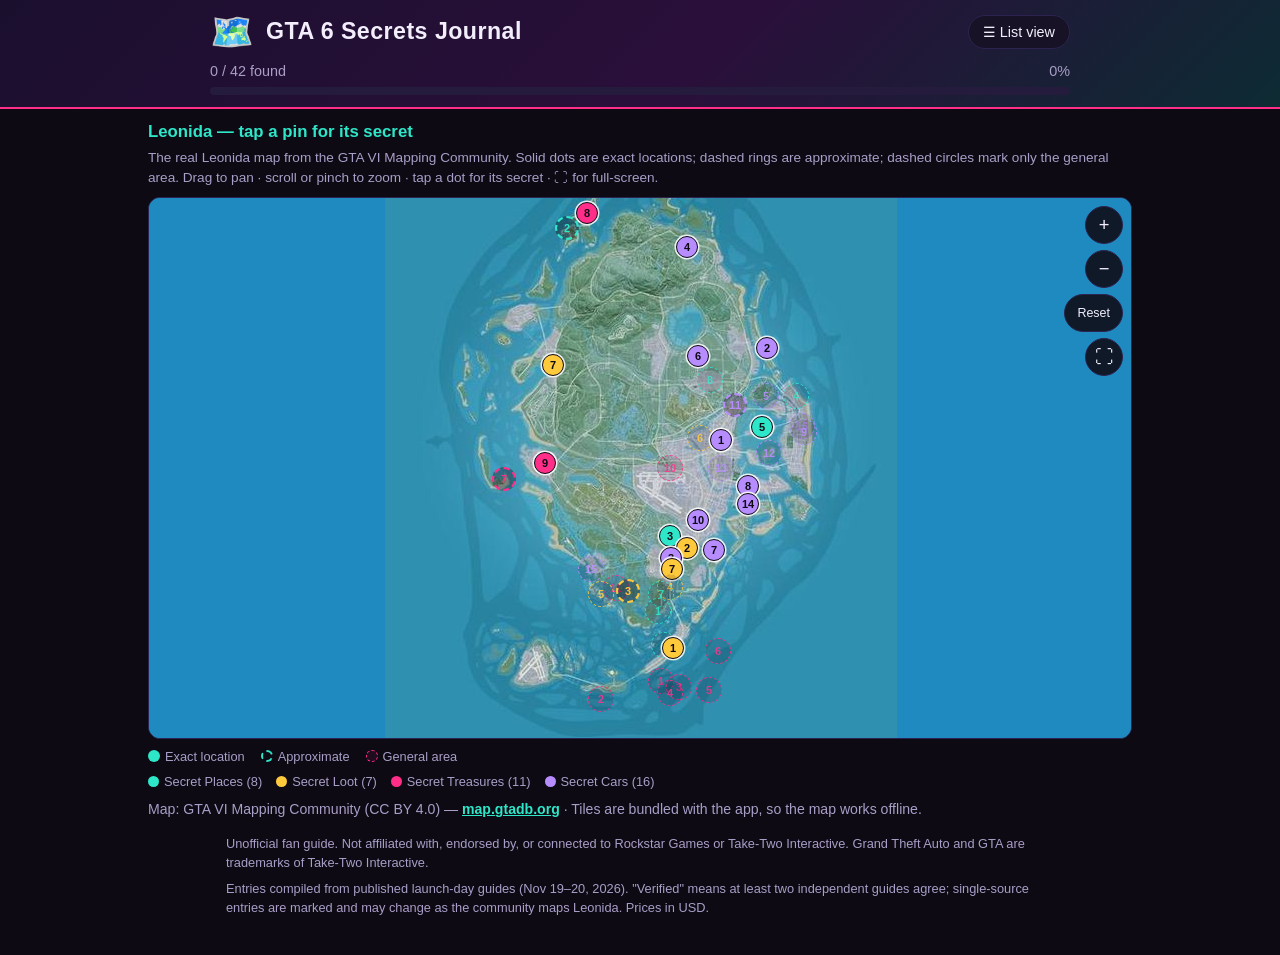
==== commit 291a0f59: "GTA 6 Secrets Journal v1.0.8: real GTADB community map, 43 pins, IGN removed" ====
--- a/gta6-journal/index.html
+++ b/gta6-journal/index.html
@@ -4,6 +4,7 @@
 <meta charset="UTF-8">
 <meta name="viewport" content="width=device-width, initial-scale=1.0, viewport-fit=cover">
 <title>GTA 6 Secrets Journal — Every secret in Leonida</title>
+<link rel="stylesheet" href="leaflet/leaflet.css">
 <link rel="stylesheet" href="styles.css">
 </head>
 <body>
@@ -23,7 +24,7 @@
 
 <section class="map-card" id="mapCard">
   <h2>Leonida — tap a pin for its secret</h2>
-  <p class="map-note">Our own simplified map of Leonida — almost like the real one, with less detail. Solid dots are exact locations matched to the interactive map; dashed rings are approximate; dashed circles mark only the general area. Drag to pan · scroll or pinch to zoom · tap a dot for its secret · ⛶ for full-screen.</p>
+  <p class="map-note">The real Leonida map from the GTA VI Mapping Community. Solid dots are exact locations; dashed rings are approximate; dashed circles mark only the general area. Drag to pan · scroll or pinch to zoom · tap a dot for its secret · ⛶ for full-screen.</p>
   <div class="map-wrap" id="mapWrap">
     <div class="map-viewport" id="mapViewport"></div>
     <div class="map-controls">
@@ -35,7 +36,7 @@
   </div>
   <p class="map-legend"><span><i class="lg exact"></i>Exact location</span><span><i class="lg approx"></i>Approximate</span><span><i class="lg area"></i>General area</span></p>
   <p class="section-key"><span><i class="sk" style="background:#2ee6c8"></i>Secret Places (8)</span><span><i class="sk" style="background:#ffc93c"></i>Secret Loot (7)</span><span><i class="sk" style="background:#ff2e88"></i>Secret Treasures (11)</span><span><i class="sk" style="background:#b78cff"></i>Secret Cars (16)</span></p>
-  <p class="ign-link">Want the real map? <a href="https://www.ign.com/maps/gta-6/leonida" target="_blank" rel="noopener">See the full interactive map on IGN ↗</a></p>
+  <p class="map-credit">Map: GTA VI Mapping Community (CC BY 4.0) — <a href="https://map.gtadb.org" target="_blank" rel="noopener">map.gtadb.org</a> · Tiles are bundled with the app, so the map works offline.</p>
 </section>
 
 <div id="listView" hidden>
@@ -83,6 +84,8 @@
 
 <script src="data.js"></script>
 <script src="sketches.js"></script>
+<script src="leaflet/leaflet.js"></script>
+<script src="pins.js"></script>
 <script src="app.js"></script>
 </body>
 </html>
--- a/gta6-journal/leaflet/leaflet.css
+++ b/gta6-journal/leaflet/leaflet.css
@@ -0,0 +1,661 @@
+/* required styles */
+
+.leaflet-pane,
+.leaflet-tile,
+.leaflet-marker-icon,
+.leaflet-marker-shadow,
+.leaflet-tile-container,
+.leaflet-pane > svg,
+.leaflet-pane > canvas,
+.leaflet-zoom-box,
+.leaflet-image-layer,
+.leaflet-layer {
+	position: absolute;
+	left: 0;
+	top: 0;
+	}
+.leaflet-container {
+	overflow: hidden;
+	}
+.leaflet-tile,
+.leaflet-marker-icon,
+.leaflet-marker-shadow {
+	-webkit-user-select: none;
+	   -moz-user-select: none;
+	        user-select: none;
+	  -webkit-user-drag: none;
+	}
+/* Prevents IE11 from highlighting tiles in blue */
+.leaflet-tile::selection {
+	background: transparent;
+}
+/* Safari renders non-retina tile on retina better with this, but Chrome is worse */
+.leaflet-safari .leaflet-tile {
+	image-rendering: -webkit-optimize-contrast;
+	}
+/* hack that prevents hw layers "stretching" when loading new tiles */
+.leaflet-safari .leaflet-tile-container {
+	width: 1600px;
+	height: 1600px;
+	-webkit-transform-origin: 0 0;
+	}
+.leaflet-marker-icon,
+.leaflet-marker-shadow {
+	display: block;
+	}
+/* .leaflet-container svg: reset svg max-width decleration shipped in Joomla! (joomla.org) 3.x */
+/* .leaflet-container img: map is broken in FF if you have max-width: 100% on tiles */
+.leaflet-container .leaflet-overlay-pane svg {
+	max-width: none !important;
+	max-height: none !important;
+	}
+.leaflet-container .leaflet-marker-pane img,
+.leaflet-container .leaflet-shadow-pane img,
+.leaflet-container .leaflet-tile-pane img,
+.leaflet-container img.leaflet-image-layer,
+.leaflet-container .leaflet-tile {
+	max-width: none !important;
+	max-height: none !important;
+	width: auto;
+	padding: 0;
+	}
+
+.leaflet-container img.leaflet-tile {
+	/* See: https://bugs.chromium.org/p/chromium/issues/detail?id=600120 */
+	mix-blend-mode: plus-lighter;
+}
+
+.leaflet-container.leaflet-touch-zoom {
+	-ms-touch-action: pan-x pan-y;
+	touch-action: pan-x pan-y;
+	}
+.leaflet-container.leaflet-touch-drag {
+	-ms-touch-action: pinch-zoom;
+	/* Fallback for FF which doesn't support pinch-zoom */
+	touch-action: none;
+	touch-action: pinch-zoom;
+}
+.leaflet-container.leaflet-touch-drag.leaflet-touch-zoom {
+	-ms-touch-action: none;
+	touch-action: none;
+}
+.leaflet-container {
+	-webkit-tap-highlight-color: transparent;
+}
+.leaflet-container a {
+	-webkit-tap-highlight-color: rgba(51, 181, 229, 0.4);
+}
+.leaflet-tile {
+	filter: inherit;
+	visibility: hidden;
+	}
+.leaflet-tile-loaded {
+	visibility: inherit;
+	}
+.leaflet-zoom-box {
+	width: 0;
+	height: 0;
+	-moz-box-sizing: border-box;
+	     box-sizing: border-box;
+	z-index: 800;
+	}
+/* workaround for https://bugzilla.mozilla.org/show_bug.cgi?id=888319 */
+.leaflet-overlay-pane svg {
+	-moz-user-select: none;
+	}
+
+.leaflet-pane         { z-index: 400; }
+
+.leaflet-tile-pane    { z-index: 200; }
+.leaflet-overlay-pane { z-index: 400; }
+.leaflet-shadow-pane  { z-index: 500; }
+.leaflet-marker-pane  { z-index: 600; }
+.leaflet-tooltip-pane   { z-index: 650; }
+.leaflet-popup-pane   { z-index: 700; }
+
+.leaflet-map-pane canvas { z-index: 100; }
+.leaflet-map-pane svg    { z-index: 200; }
+
+.leaflet-vml-shape {
+	width: 1px;
+	height: 1px;
+	}
+.lvml {
+	behavior: url(#default#VML);
+	display: inline-block;
+	position: absolute;
+	}
+
+
+/* control positioning */
+
+.leaflet-control {
+	position: relative;
+	z-index: 800;
+	pointer-events: visiblePainted; /* IE 9-10 doesn't have auto */
+	pointer-events: auto;
+	}
+.leaflet-top,
+.leaflet-bottom {
+	position: absolute;
+	z-index: 1000;
+	pointer-events: none;
+	}
+.leaflet-top {
+	top: 0;
+	}
+.leaflet-right {
+	right: 0;
+	}
+.leaflet-bottom {
+	bottom: 0;
+	}
+.leaflet-left {
+	left: 0;
+	}
+.leaflet-control {
+	float: left;
+	clear: both;
+	}
+.leaflet-right .leaflet-control {
+	float: right;
+	}
+.leaflet-top .leaflet-control {
+	margin-top: 10px;
+	}
+.leaflet-bottom .leaflet-control {
+	margin-bottom: 10px;
+	}
+.leaflet-left .leaflet-control {
+	margin-left: 10px;
+	}
+.leaflet-right .leaflet-control {
+	margin-right: 10px;
+	}
+
+
+/* zoom and fade animations */
+
+.leaflet-fade-anim .leaflet-popup {
+	opacity: 0;
+	-webkit-transition: opacity 0.2s linear;
+	   -moz-transition: opacity 0.2s linear;
+	        transition: opacity 0.2s linear;
+	}
+.leaflet-fade-anim .leaflet-map-pane .leaflet-popup {
+	opacity: 1;
+	}
+.leaflet-zoom-animated {
+	-webkit-transform-origin: 0 0;
+	    -ms-transform-origin: 0 0;
+	        transform-origin: 0 0;
+	}
+svg.leaflet-zoom-animated {
+	will-change: transform;
+}
+
+.leaflet-zoom-anim .leaflet-zoom-animated {
+	-webkit-transition: -webkit-transform 0.25s cubic-bezier(0,0,0.25,1);
+	   -moz-transition:    -moz-transform 0.25s cubic-bezier(0,0,0.25,1);
+	        transition:         transform 0.25s cubic-bezier(0,0,0.25,1);
+	}
+.leaflet-zoom-anim .leaflet-tile,
+.leaflet-pan-anim .leaflet-tile {
+	-webkit-transition: none;
+	   -moz-transition: none;
+	        transition: none;
+	}
+
+.leaflet-zoom-anim .leaflet-zoom-hide {
+	visibility: hidden;
+	}
+
+
+/* cursors */
+
+.leaflet-interactive {
+	cursor: pointer;
+	}
+.leaflet-grab {
+	cursor: -webkit-grab;
+	cursor:    -moz-grab;
+	cursor:         grab;
+	}
+.leaflet-crosshair,
+.leaflet-crosshair .leaflet-interactive {
+	cursor: crosshair;
+	}
+.leaflet-popup-pane,
+.leaflet-control {
+	cursor: auto;
+	}
+.leaflet-dragging .leaflet-grab,
+.leaflet-dragging .leaflet-grab .leaflet-interactive,
+.leaflet-dragging .leaflet-marker-draggable {
+	cursor: move;
+	cursor: -webkit-grabbing;
+	cursor:    -moz-grabbing;
+	cursor:         grabbing;
+	}
+
+/* marker & overlays interactivity */
+.leaflet-marker-icon,
+.leaflet-marker-shadow,
+.leaflet-image-layer,
+.leaflet-pane > svg path,
+.leaflet-tile-container {
+	pointer-events: none;
+	}
+
+.leaflet-marker-icon.leaflet-interactive,
+.leaflet-image-layer.leaflet-interactive,
+.leaflet-pane > svg path.leaflet-interactive,
+svg.leaflet-image-layer.leaflet-interactive path {
+	pointer-events: visiblePainted; /* IE 9-10 doesn't have auto */
+	pointer-events: auto;
+	}
+
+/* visual tweaks */
+
+.leaflet-container {
+	background: #ddd;
+	outline-offset: 1px;
+	}
+.leaflet-container a {
+	color: #0078A8;
+	}
+.leaflet-zoom-box {
+	border: 2px dotted #38f;
+	background: rgba(255,255,255,0.5);
+	}
+
+
+/* general typography */
+.leaflet-container {
+	font-family: "Helvetica Neue", Arial, Helvetica, sans-serif;
+	font-size: 12px;
+	font-size: 0.75rem;
+	line-height: 1.5;
+	}
+
+
+/* general toolbar styles */
+
+.leaflet-bar {
+	box-shadow: 0 1px 5px rgba(0,0,0,0.65);
+	border-radius: 4px;
+	}
+.leaflet-bar a {
+	background-color: #fff;
+	border-bottom: 1px solid #ccc;
+	width: 26px;
+	height: 26px;
+	line-height: 26px;
+	display: block;
+	text-align: center;
+	text-decoration: none;
+	color: black;
+	}
+.leaflet-bar a,
+.leaflet-control-layers-toggle {
+	background-position: 50% 50%;
+	background-repeat: no-repeat;
+	display: block;
+	}
+.leaflet-bar a:hover,
+.leaflet-bar a:focus {
+	background-color: #f4f4f4;
+	}
+.leaflet-bar a:first-child {
+	border-top-left-radius: 4px;
+	border-top-right-radius: 4px;
+	}
+.leaflet-bar a:last-child {
+	border-bottom-left-radius: 4px;
+	border-bottom-right-radius: 4px;
+	border-bottom: none;
+	}
+.leaflet-bar a.leaflet-disabled {
+	cursor: default;
+	background-color: #f4f4f4;
+	color: #bbb;
+	}
+
+.leaflet-touch .leaflet-bar a {
+	width: 30px;
+	height: 30px;
+	line-height: 30px;
+	}
+.leaflet-touch .leaflet-bar a:first-child {
+	border-top-left-radius: 2px;
+	border-top-right-radius: 2px;
+	}
+.leaflet-touch .leaflet-bar a:last-child {
+	border-bottom-left-radius: 2px;
+	border-bottom-right-radius: 2px;
+	}
+
+/* zoom control */
+
+.leaflet-control-zoom-in,
+.leaflet-control-zoom-out {
+	font: bold 18px 'Lucida Console', Monaco, monospace;
+	text-indent: 1px;
+	}
+
+.leaflet-touch .leaflet-control-zoom-in, .leaflet-touch .leaflet-control-zoom-out  {
+	font-size: 22px;
+	}
+
+
+/* layers control */
+
+.leaflet-control-layers {
+	box-shadow: 0 1px 5px rgba(0,0,0,0.4);
+	background: #fff;
+	border-radius: 5px;
+	}
+.leaflet-control-layers-toggle {
+	background-image: url(images/layers.png);
+	width: 36px;
+	height: 36px;
+	}
+.leaflet-retina .leaflet-control-layers-toggle {
+	background-image: url(images/layers-2x.png);
+	background-size: 26px 26px;
+	}
+.leaflet-touch .leaflet-control-layers-toggle {
+	width: 44px;
+	height: 44px;
+	}
+.leaflet-control-layers .leaflet-control-layers-list,
+.leaflet-control-layers-expanded .leaflet-control-layers-toggle {
+	display: none;
+	}
+.leaflet-control-layers-expanded .leaflet-control-layers-list {
+	display: block;
+	position: relative;
+	}
+.leaflet-control-layers-expanded {
+	padding: 6px 10px 6px 6px;
+	color: #333;
+	background: #fff;
+	}
+.leaflet-control-layers-scrollbar {
+	overflow-y: scroll;
+	overflow-x: hidden;
+	padding-right: 5px;
+	}
+.leaflet-control-layers-selector {
+	margin-top: 2px;
+	position: relative;
+	top: 1px;
+	}
+.leaflet-control-layers label {
+	display: block;
+	font-size: 13px;
+	font-size: 1.08333em;
+	}
+.leaflet-control-layers-separator {
+	height: 0;
+	border-top: 1px solid #ddd;
+	margin: 5px -10px 5px -6px;
+	}
+
+/* Default icon URLs */
+.leaflet-default-icon-path { /* used only in path-guessing heuristic, see L.Icon.Default */
+	background-image: url(images/marker-icon.png);
+	}
+
+
+/* attribution and scale controls */
+
+.leaflet-container .leaflet-control-attribution {
+	background: #fff;
+	background: rgba(255, 255, 255, 0.8);
+	margin: 0;
+	}
+.leaflet-control-attribution,
+.leaflet-control-scale-line {
+	padding: 0 5px;
+	color: #333;
+	line-height: 1.4;
+	}
+.leaflet-control-attribution a {
+	text-decoration: none;
+	}
+.leaflet-control-attribution a:hover,
+.leaflet-control-attribution a:focus {
+	text-decoration: underline;
+	}
+.leaflet-attribution-flag {
+	display: inline !important;
+	vertical-align: baseline !important;
+	width: 1em;
+	height: 0.6669em;
+	}
+.leaflet-left .leaflet-control-scale {
+	margin-left: 5px;
+	}
+.leaflet-bottom .leaflet-control-scale {
+	margin-bottom: 5px;
+	}
+.leaflet-control-scale-line {
+	border: 2px solid #777;
+	border-top: none;
+	line-height: 1.1;
+	padding: 2px 5px 1px;
+	white-space: nowrap;
+	-moz-box-sizing: border-box;
+	     box-sizing: border-box;
+	background: rgba(255, 255, 255, 0.8);
+	text-shadow: 1px 1px #fff;
+	}
+.leaflet-control-scale-line:not(:first-child) {
+	border-top: 2px solid #777;
+	border-bottom: none;
+	margin-top: -2px;
+	}
+.leaflet-control-scale-line:not(:first-child):not(:last-child) {
+	border-bottom: 2px solid #777;
+	}
+
+.leaflet-touch .leaflet-control-attribution,
+.leaflet-touch .leaflet-control-layers,
+.leaflet-touch .leaflet-bar {
+	box-shadow: none;
+	}
+.leaflet-touch .leaflet-control-layers,
+.leaflet-touch .leaflet-bar {
+	border: 2px solid rgba(0,0,0,0.2);
+	background-clip: padding-box;
+	}
+
+
+/* popup */
+
+.leaflet-popup {
+	position: absolute;
+	text-align: center;
+	margin-bottom: 20px;
+	}
+.leaflet-popup-content-wrapper {
+	padding: 1px;
+	text-align: left;
+	border-radius: 12px;
+	}
+.leaflet-popup-content {
+	margin: 13px 24px 13px 20px;
+	line-height: 1.3;
+	font-size: 13px;
+	font-size: 1.08333em;
+	min-height: 1px;
+	}
+.leaflet-popup-content p {
+	margin: 17px 0;
+	margin: 1.3em 0;
+	}
+.leaflet-popup-tip-container {
+	width: 40px;
+	height: 20px;
+	position: absolute;
+	left: 50%;
+	margin-top: -1px;
+	margin-left: -20px;
+	overflow: hidden;
+	pointer-events: none;
+	}
+.leaflet-popup-tip {
+	width: 17px;
+	height: 17px;
+	padding: 1px;
+
+	margin: -10px auto 0;
+	pointer-events: auto;
+
+	-webkit-transform: rotate(45deg);
+	   -moz-transform: rotate(45deg);
+	    -ms-transform: rotate(45deg);
+	        transform: rotate(45deg);
+	}
+.leaflet-popup-content-wrapper,
+.leaflet-popup-tip {
+	background: white;
+	color: #333;
+	box-shadow: 0 3px 14px rgba(0,0,0,0.4);
+	}
+.leaflet-container a.leaflet-popup-close-button {
+	position: absolute;
+	top: 0;
+	right: 0;
+	border: none;
+	text-align: center;
+	width: 24px;
+	height: 24px;
+	font: 16px/24px Tahoma, Verdana, sans-serif;
+	color: #757575;
+	text-decoration: none;
+	background: transparent;
+	}
+.leaflet-container a.leaflet-popup-close-button:hover,
+.leaflet-container a.leaflet-popup-close-button:focus {
+	color: #585858;
+	}
+.leaflet-popup-scrolled {
+	overflow: auto;
+	}
+
+.leaflet-oldie .leaflet-popup-content-wrapper {
+	-ms-zoom: 1;
+	}
+.leaflet-oldie .leaflet-popup-tip {
+	width: 24px;
+	margin: 0 auto;
+
+	-ms-filter: "progid:DXImageTransform.Microsoft.Matrix(M11=0.70710678, M12=0.70710678, M21=-0.70710678, M22=0.70710678)";
+	filter: progid:DXImageTransform.Microsoft.Matrix(M11=0.70710678, M12=0.70710678, M21=-0.70710678, M22=0.70710678);
+	}
+
+.leaflet-oldie .leaflet-control-zoom,
+.leaflet-oldie .leaflet-control-layers,
+.leaflet-oldie .leaflet-popup-content-wrapper,
+.leaflet-oldie .leaflet-popup-tip {
+	border: 1px solid #999;
+	}
+
+
+/* div icon */
+
+.leaflet-div-icon {
+	background: #fff;
+	border: 1px solid #666;
+	}
+
+
+/* Tooltip */
+/* Base styles for the element that has a tooltip */
+.leaflet-tooltip {
+	position: absolute;
+	padding: 6px;
+	background-color: #fff;
+	border: 1px solid #fff;
+	border-radius: 3px;
+	color: #222;
+	white-space: nowrap;
+	-webkit-user-select: none;
+	-moz-user-select: none;
+	-ms-user-select: none;
+	user-select: none;
+	pointer-events: none;
+	box-shadow: 0 1px 3px rgba(0,0,0,0.4);
+	}
+.leaflet-tooltip.leaflet-interactive {
+	cursor: pointer;
+	pointer-events: auto;
+	}
+.leaflet-tooltip-top:before,
+.leaflet-tooltip-bottom:before,
+.leaflet-tooltip-left:before,
+.leaflet-tooltip-right:before {
+	position: absolute;
+	pointer-events: none;
+	border: 6px solid transparent;
+	background: transparent;
+	content: "";
+	}
+
+/* Directions */
+
+.leaflet-tooltip-bottom {
+	margin-top: 6px;
+}
+.leaflet-tooltip-top {
+	margin-top: -6px;
+}
+.leaflet-tooltip-bottom:before,
+.leaflet-tooltip-top:before {
+	left: 50%;
+	margin-left: -6px;
+	}
+.leaflet-tooltip-top:before {
+	bottom: 0;
+	margin-bottom: -12px;
+	border-top-color: #fff;
+	}
+.leaflet-tooltip-bottom:before {
+	top: 0;
+	margin-top: -12px;
+	margin-left: -6px;
+	border-bottom-color: #fff;
+	}
+.leaflet-tooltip-left {
+	margin-left: -6px;
+}
+.leaflet-tooltip-right {
+	margin-left: 6px;
+}
+.leaflet-tooltip-left:before,
+.leaflet-tooltip-right:before {
+	top: 50%;
+	margin-top: -6px;
+	}
+.leaflet-tooltip-left:before {
+	right: 0;
+	margin-right: -12px;
+	border-left-color: #fff;
+	}
+.leaflet-tooltip-right:before {
+	left: 0;
+	margin-left: -12px;
+	border-right-color: #fff;
+	}
+
+/* Printing */
+
+@media print {
+	/* Prevent printers from removing background-images of controls. */
+	.leaflet-control {
+		-webkit-print-color-adjust: exact;
+		print-color-adjust: exact;
+		}
+	}
--- a/gta6-journal/styles.css
+++ b/gta6-journal/styles.css
@@ -8,6 +8,7 @@
 body { margin: 0; font-family: -apple-system, "Segoe UI", Roboto, Arial, sans-serif; background: var(--bg); color: var(--text); line-height: 1.5; }
 .app-header { background: linear-gradient(135deg, #1b0f2e, #2a0f3a 55%, #0d2b33); padding: 14px 16px 12px; border-bottom: 2px solid var(--pink); position: sticky; top: 0; z-index: 5; }
 .brand { display: flex; gap: 12px; align-items: flex-start; max-width: 860px; margin: 0 auto; }
+.view-toggle { margin-left: auto; align-self: center; background: var(--bg2); color: var(--text); border: 1px solid var(--line); border-radius: 99px; padding: 8px 14px; font-size: .9em; cursor: pointer; white-space: nowrap; }
 .logo-mark { font-size: 2.2em; line-height: 1; }
 .brand h1 { margin: 0; font-size: 1.45em; letter-spacing: .02em; }
 .brand h1 span { color: var(--pink); }
@@ -27,19 +28,33 @@
 .map-card h2 { margin: 10px 0 4px; font-size: 1.05em; color: var(--teal); }
 .map-note { margin: 0 0 8px; color: var(--muted); font-size: .85em; }
 .map-legend { display: flex; gap: 16px; flex-wrap: wrap; margin: 8px 0 0; font-size: .8em; color: var(--muted); }
+.section-key { display: flex; gap: 14px; flex-wrap: wrap; margin: 6px 0 0; font-size: .8em; color: var(--muted); }
+.section-key .sk { display: inline-block; width: 11px; height: 11px; border-radius: 50%; margin-right: 5px; vertical-align: -1px; }
 .map-legend .lg { display: inline-block; width: 12px; height: 12px; border-radius: 50%; margin-right: 5px; vertical-align: -1px; }
 .map-legend .lg.exact { background: var(--teal); }
 .map-legend .lg.approx { background: transparent; border: 2px dashed var(--teal); }
 .map-legend .lg.area { background: rgba(255,46,136,.08); border: 1.5px dashed var(--pink); }
 .map-intro { max-width: 860px; margin: 12px auto 0; padding: 0 16px; color: var(--muted); font-size: .92em; }
-.map-wrap { background: #0a2036; border: 1px solid var(--line); border-radius: 12px; overflow: hidden; cursor: zoom-in; }
-.map-wrap svg { display: block; width: 100%; height: auto; }
-.ign-link { margin: 8px 0 0; font-size: .88em; color: var(--muted); }
-.ign-link a { color: var(--teal); font-weight: 600; }
-.map-dot { cursor: pointer; }
+.map-wrap { position: relative; background: #1f8ac0; border: 1px solid var(--line); border-radius: 12px; overflow: hidden; }
+.map-wrap.map-fullscreen { position: fixed; inset: 0; z-index: 40; border-radius: 0; border: 0; }
+.map-wrap.map-fullscreen .map-viewport { height: 100vh; height: 100dvh; }
+.map-viewport { height: min(62vh, 540px); min-height: 340px; background: #1f8ac0; }
+.leaflet-container { background: #1f8ac0; font: inherit; }
+.leaflet-container .leaflet-control-attribution { background: rgba(13, 10, 20, .75); color: var(--muted); font-size: .68em; }
+.leaflet-container .leaflet-control-attribution a { color: var(--teal); }
+.map-dot-icon { background: transparent; border: 0; }
+.map-error { padding: 24px; color: var(--muted); text-align: center; }
+.map-controls { position: absolute; top: 8px; right: 8px; display: flex; flex-direction: column; gap: 6px; z-index: 3; align-items: flex-end; }
+.map-controls button { width: 38px; height: 38px; border-radius: 50%; background: rgba(13, 10, 20, .88); color: var(--text); border: 1px solid var(--line); font-size: 1.15em; cursor: pointer; line-height: 1; }
+.map-controls #mapZoomReset { width: auto; border-radius: 99px; padding: 0 12px; font-size: .78em; height: 38px; }
+.map-credit { margin: 8px 0 0; font-size: .88em; color: var(--muted); }
+.map-credit a { color: var(--teal); font-weight: 600; }
+.map-dot { width: 26px; height: 26px; display: flex; align-items: center; justify-content: center; cursor: pointer; }
+.map-dot span { display: flex; align-items: center; justify-content: center; font-size: 11px; font-weight: 700; pointer-events: none; }
+.map-dot .dot-solid { width: 22px; height: 22px; border-radius: 50%; color: #0d0a14; border: 1.5px solid #0d0a14; box-shadow: 0 0 0 1.5px rgba(255,255,255,.85); }
+.map-dot .dot-approx { width: 24px; height: 24px; border-radius: 50%; background: rgba(13,10,20,.35); border: 2.5px dashed currentColor; }
+.map-dot .dot-area { width: 26px; height: 26px; border-radius: 50%; background: rgba(13,10,20,.15); border: 1.5px dashed currentColor; opacity: .85; }
 .map-dot.found { opacity: .45; }
-.map-dot.exact circle { stroke: #0d0a14; stroke-width: 1.5; }
-.map-label { font-size: 11px; fill: #9fd8e8; font-family: inherit; }
 .entries { max-width: 860px; margin: 0 auto; padding: 14px 16px 24px; display: grid; gap: 12px; }
 .entry { background: var(--card); border: 1px solid var(--line); border-radius: 12px; padding: 14px 16px; }
 .entry.found { border-color: var(--green); }
@@ -64,7 +79,7 @@
 footer { max-width: 860px; margin: 0 auto; padding: 8px 16px 32px; color: var(--muted); font-size: .8em; }
 footer p { margin: 6px 0; }
 .toast { position: fixed; left: 50%; bottom: 24px; transform: translateX(-50%); background: #2a1844; border: 1px solid var(--pink); color: var(--text); padding: 10px 16px; border-radius: 99px; font-size: .92em; z-index: 9; max-width: 92vw; text-align: center; }
-@media (max-width: 560px) { .brand h1 { font-size: 1.25em; } .tab { min-width: 44%; } .map-card { padding: 0; } .map-wrap { border-radius: 0; border-left: 0; border-right: 0; } .map-card h2, .map-note, .map-legend, .ign-link { padding-left: 16px; padding-right: 16px; } }
+@media (max-width: 560px) { .brand h1 { font-size: 1.25em; } .tab { min-width: 44%; } .map-card { padding: 0; } .map-wrap { border-radius: 0; border-left: 0; border-right: 0; } .map-card h2, .map-note, .map-legend, .section-key, .map-credit { padding-left: 16px; padding-right: 16px; } }
 
 .sketch { margin: 10px 0 2px; border: 1px solid var(--line); border-radius: 10px; overflow: hidden; background: #0a2036; cursor: zoom-in; }
 .sketch svg { display: block; width: 100%; height: auto; }
@@ -85,3 +100,14 @@
 .zoom-content.photo img { display: block; width: 100%; height: auto; border-radius: 10px; }
 .zoom-content svg { display: block; width: 100%; height: auto; }
 .zoom-hint { text-align: center; color: var(--muted); font-size: .8em; margin: 0; padding: 10px 14px 16px; }
+
+.sheet-backdrop { position: fixed; inset: 0; background: rgba(5, 3, 10, .6); z-index: 25; }
+.detail-sheet { position: fixed; left: 0; right: 0; bottom: 0; z-index: 30; max-width: 860px; margin: 0 auto; background: var(--card); border: 1px solid var(--line); border-bottom: 0; border-radius: 16px 16px 0 0; max-height: 82vh; overflow-y: auto; padding: 8px 16px 24px; box-shadow: 0 -8px 40px rgba(0, 0, 0, .6); }
+.sheet-handle { width: 44px; height: 5px; border-radius: 99px; background: var(--line); margin: 2px auto 8px; }
+.sheet-close { position: sticky; top: 0; float: right; background: var(--bg2); border: 1px solid var(--line); color: var(--text); border-radius: 50%; width: 34px; height: 34px; cursor: pointer; font-size: 1em; z-index: 2; }
+.detail-sheet .entry { border: 0; padding: 0; background: transparent; }
+.sheet-lock { text-align: center; padding: 8px 6px 4px; }
+.sheet-lock h2 { margin: 8px 0 4px; }
+.sheet-lock p { color: var(--muted); }
+.sheet-lock p b { color: var(--text); }
+.sheet-lock .lock-fine { font-size: .8em; margin-top: 12px; }
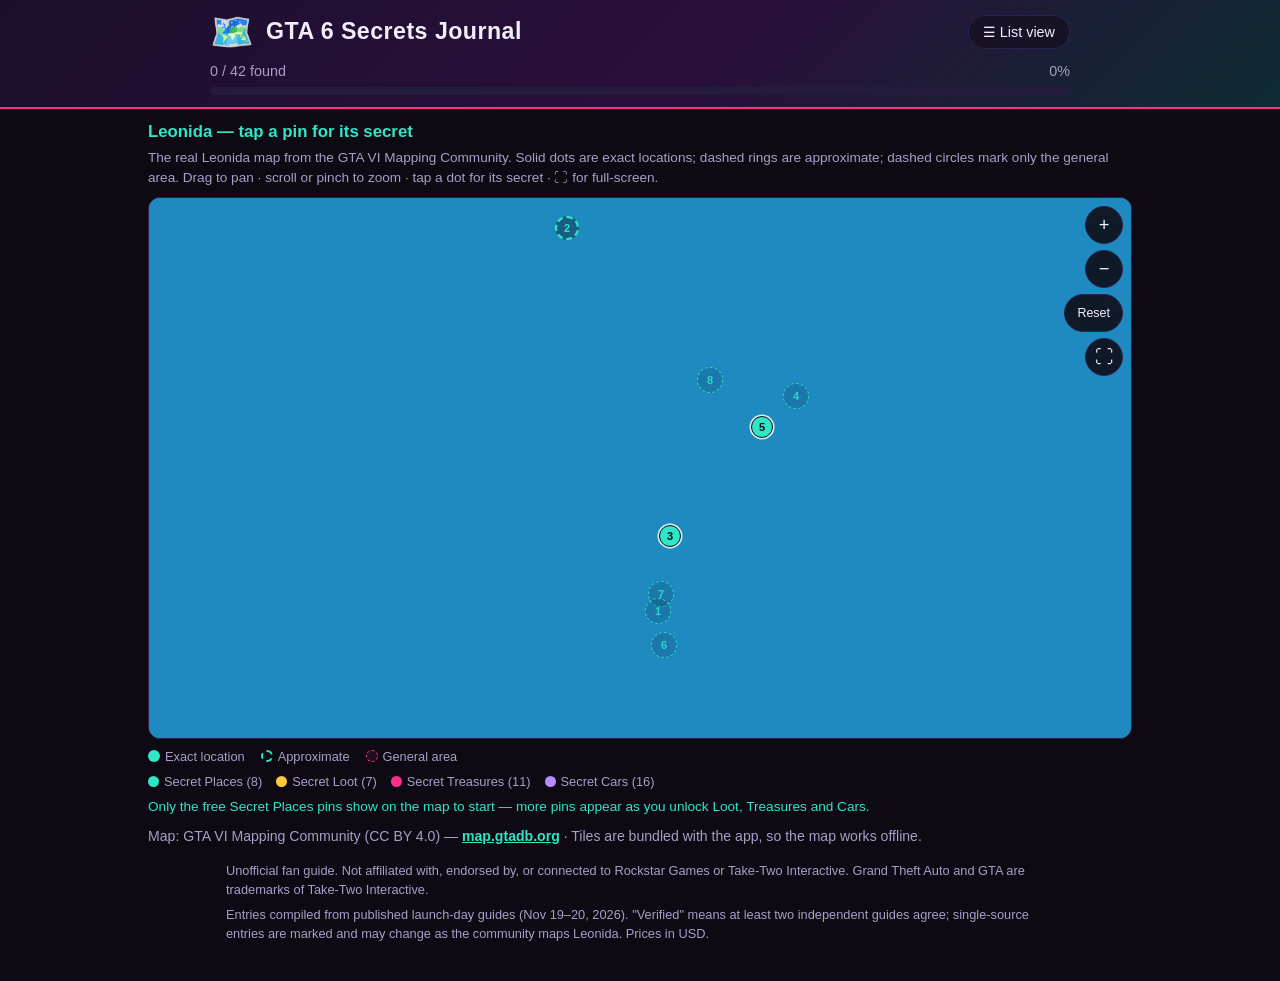
==== commit 43aa174b: "GTA 6 Secrets Journal v1.0.9: map shows only pins for unlocked sections (Places free); locked pins h" ====
--- a/gta6-journal/index.html
+++ b/gta6-journal/index.html
@@ -36,6 +36,7 @@
   </div>
   <p class="map-legend"><span><i class="lg exact"></i>Exact location</span><span><i class="lg approx"></i>Approximate</span><span><i class="lg area"></i>General area</span></p>
   <p class="section-key"><span><i class="sk" style="background:#2ee6c8"></i>Secret Places (8)</span><span><i class="sk" style="background:#ffc93c"></i>Secret Loot (7)</span><span><i class="sk" style="background:#ff2e88"></i>Secret Treasures (11)</span><span><i class="sk" style="background:#b78cff"></i>Secret Cars (16)</span></p>
+  <p class="map-unlock-note">Only the free Secret Places pins show on the map to start — more pins appear as you unlock Loot, Treasures and Cars.</p>
   <p class="map-credit">Map: GTA VI Mapping Community (CC BY 4.0) — <a href="https://map.gtadb.org" target="_blank" rel="noopener">map.gtadb.org</a> · Tiles are bundled with the app, so the map works offline.</p>
 </section>
 
--- a/gta6-journal/styles.css
+++ b/gta6-journal/styles.css
@@ -30,6 +30,7 @@
 .map-legend { display: flex; gap: 16px; flex-wrap: wrap; margin: 8px 0 0; font-size: .8em; color: var(--muted); }
 .section-key { display: flex; gap: 14px; flex-wrap: wrap; margin: 6px 0 0; font-size: .8em; color: var(--muted); }
 .section-key .sk { display: inline-block; width: 11px; height: 11px; border-radius: 50%; margin-right: 5px; vertical-align: -1px; }
+.map-unlock-note { margin: 6px 0 0; font-size: .85em; color: var(--teal); }
 .map-legend .lg { display: inline-block; width: 12px; height: 12px; border-radius: 50%; margin-right: 5px; vertical-align: -1px; }
 .map-legend .lg.exact { background: var(--teal); }
 .map-legend .lg.approx { background: transparent; border: 2px dashed var(--teal); }
@@ -38,7 +39,11 @@
 .map-wrap { position: relative; background: #1f8ac0; border: 1px solid var(--line); border-radius: 12px; overflow: hidden; }
 .map-wrap.map-fullscreen { position: fixed; inset: 0; z-index: 40; border-radius: 0; border: 0; }
 .map-wrap.map-fullscreen .map-viewport { height: 100vh; height: 100dvh; }
-.map-viewport { height: min(62vh, 540px); min-height: 340px; background: #1f8ac0; }
+.map-viewport { height: min(62vh, 540px); min-height: 340px; background: #1f8ac0; position: relative; z-index: 0; }
+/* z-index: 0 creates a stacking context so Leaflet's panes (markers are
+   z-index 600 inside Leaflet) can never paint above the detail sheet
+   (z-index 30), the zoom overlay (20) or the toast — without it, map pins
+   showed through the open sheet and blocked its ✕ button. */
 .leaflet-container { background: #1f8ac0; font: inherit; }
 .leaflet-container .leaflet-control-attribution { background: rgba(13, 10, 20, .75); color: var(--muted); font-size: .68em; }
 .leaflet-container .leaflet-control-attribution a { color: var(--teal); }
@@ -79,7 +84,7 @@
 footer { max-width: 860px; margin: 0 auto; padding: 8px 16px 32px; color: var(--muted); font-size: .8em; }
 footer p { margin: 6px 0; }
 .toast { position: fixed; left: 50%; bottom: 24px; transform: translateX(-50%); background: #2a1844; border: 1px solid var(--pink); color: var(--text); padding: 10px 16px; border-radius: 99px; font-size: .92em; z-index: 9; max-width: 92vw; text-align: center; }
-@media (max-width: 560px) { .brand h1 { font-size: 1.25em; } .tab { min-width: 44%; } .map-card { padding: 0; } .map-wrap { border-radius: 0; border-left: 0; border-right: 0; } .map-card h2, .map-note, .map-legend, .section-key, .map-credit { padding-left: 16px; padding-right: 16px; } }
+@media (max-width: 560px) { .brand h1 { font-size: 1.25em; } .tab { min-width: 44%; } .map-card { padding: 0; } .map-wrap { border-radius: 0; border-left: 0; border-right: 0; } .map-card h2, .map-note, .map-legend, .section-key, .map-unlock-note, .map-credit { padding-left: 16px; padding-right: 16px; } }
 
 .sketch { margin: 10px 0 2px; border: 1px solid var(--line); border-radius: 10px; overflow: hidden; background: #0a2036; cursor: zoom-in; }
 .sketch svg { display: block; width: 100%; height: auto; }
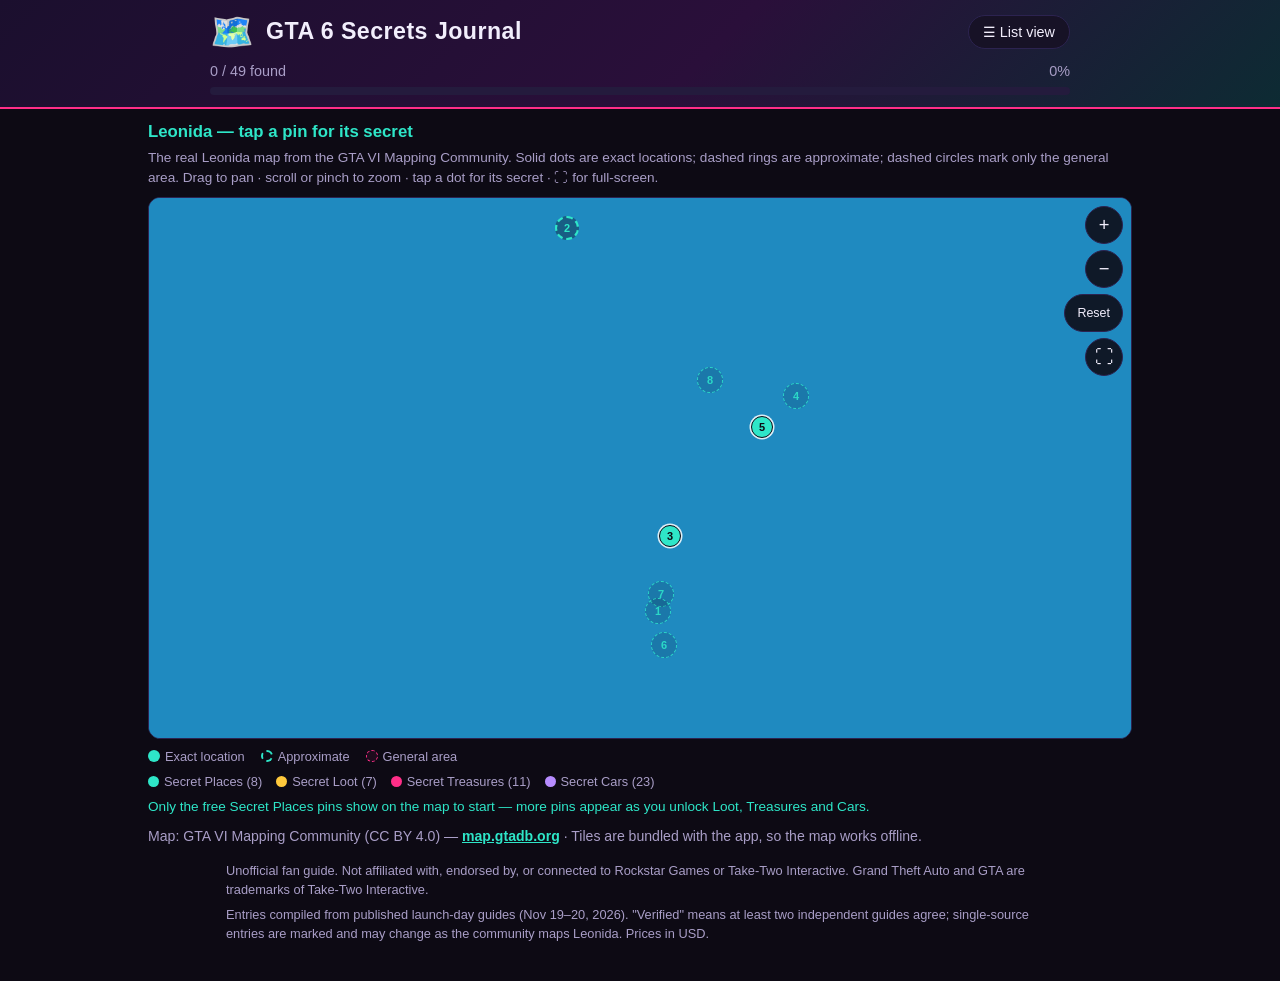
==== commit 75307460: "GTA 6 Secrets Journal v1.1.0: add 7 Moses drop-off cars (cars-43..49) — journal 42 -> 49 entries, Ca" ====
--- a/gta6-journal/index.html
+++ b/gta6-journal/index.html
@@ -17,7 +17,7 @@
     <button id="viewToggle" class="view-toggle" type="button">☰ List view</button>
   </div>
   <div class="overall">
-    <div class="overall-text"><span id="overallCount">0 / 42 found</span><span id="overallPct">0%</span></div>
+    <div class="overall-text"><span id="overallCount">0 / 49 found</span><span id="overallPct">0%</span></div>
     <div class="progress"><div class="progress-fill" id="overallFill" style="width:0%"></div></div>
   </div>
 </header>
@@ -35,7 +35,7 @@
     </div>
   </div>
   <p class="map-legend"><span><i class="lg exact"></i>Exact location</span><span><i class="lg approx"></i>Approximate</span><span><i class="lg area"></i>General area</span></p>
-  <p class="section-key"><span><i class="sk" style="background:#2ee6c8"></i>Secret Places (8)</span><span><i class="sk" style="background:#ffc93c"></i>Secret Loot (7)</span><span><i class="sk" style="background:#ff2e88"></i>Secret Treasures (11)</span><span><i class="sk" style="background:#b78cff"></i>Secret Cars (16)</span></p>
+  <p class="section-key"><span><i class="sk" style="background:#2ee6c8"></i>Secret Places (8)</span><span><i class="sk" style="background:#ffc93c"></i>Secret Loot (7)</span><span><i class="sk" style="background:#ff2e88"></i>Secret Treasures (11)</span><span><i class="sk" style="background:#b78cff"></i>Secret Cars (23)</span></p>
   <p class="map-unlock-note">Only the free Secret Places pins show on the map to start — more pins appear as you unlock Loot, Treasures and Cars.</p>
   <p class="map-credit">Map: GTA VI Mapping Community (CC BY 4.0) — <a href="https://map.gtadb.org" target="_blank" rel="noopener">map.gtadb.org</a> · Tiles are bundled with the app, so the map works offline.</p>
 </section>
